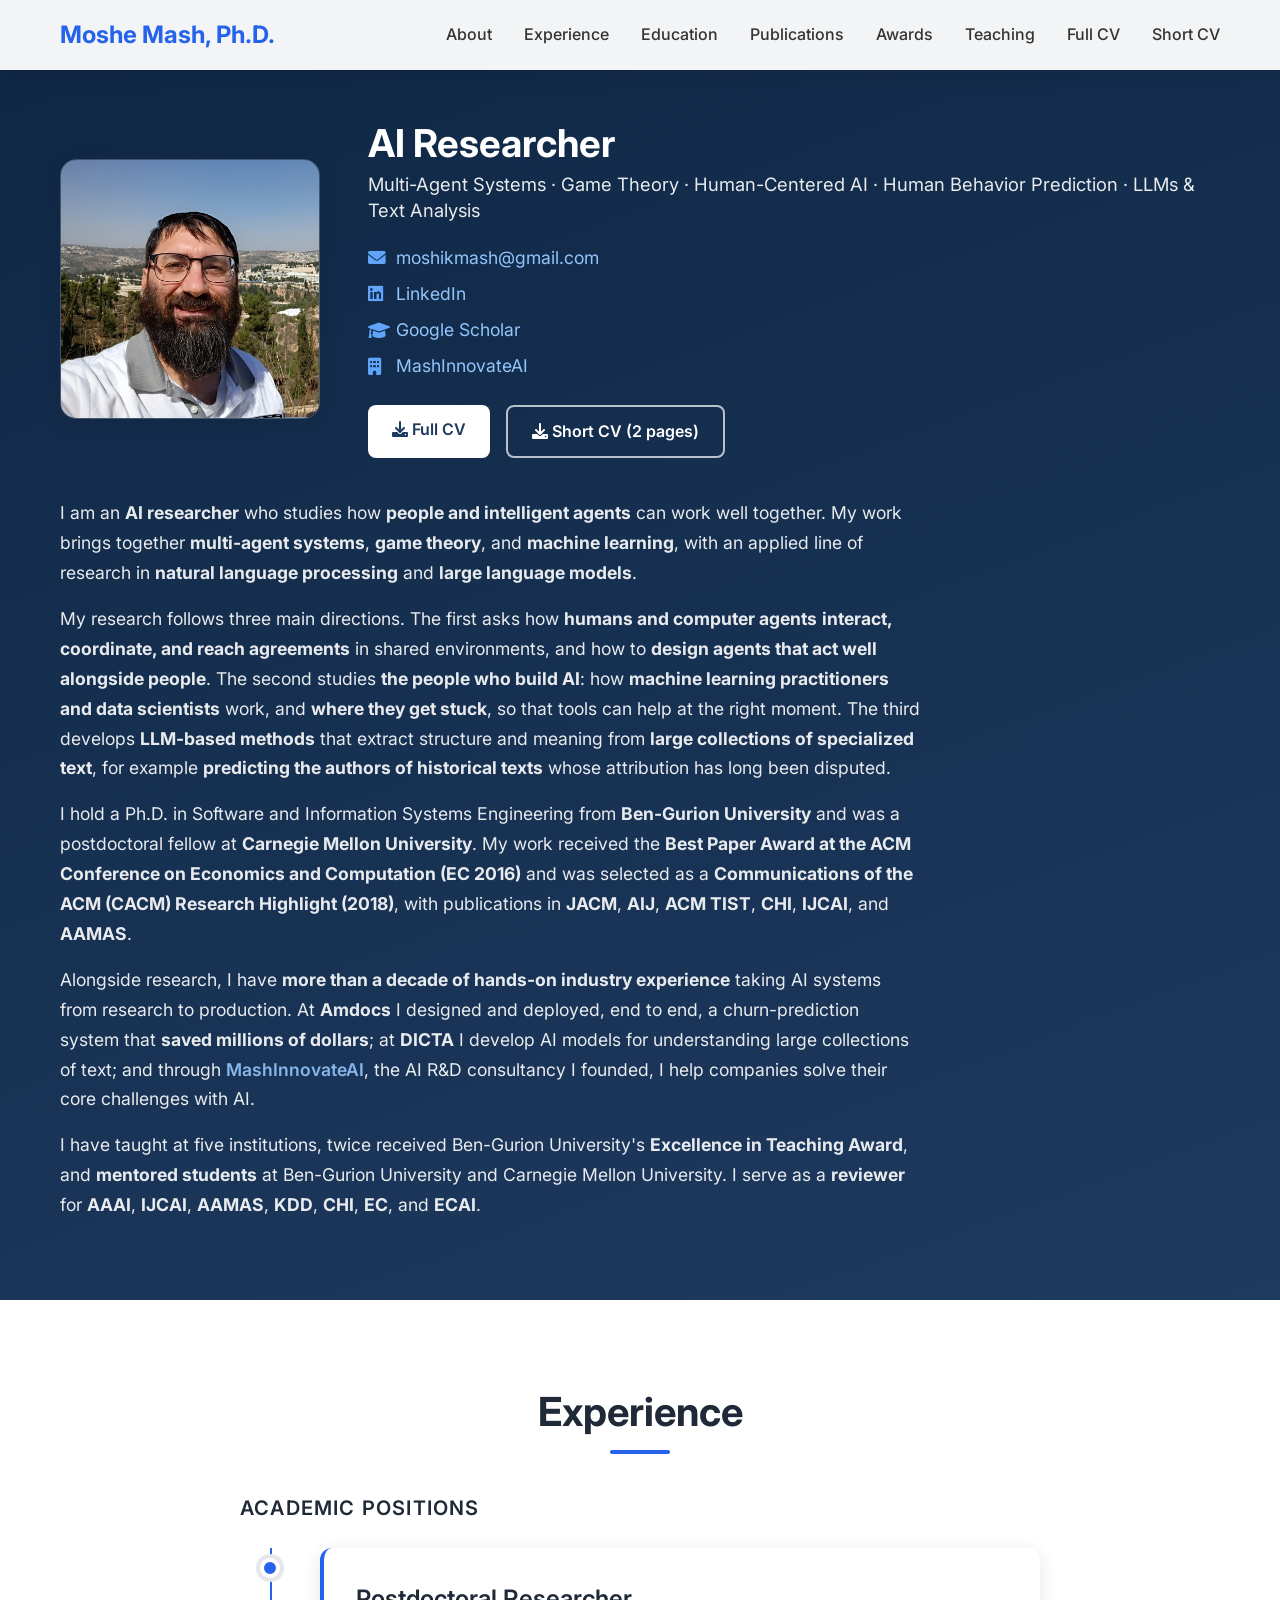
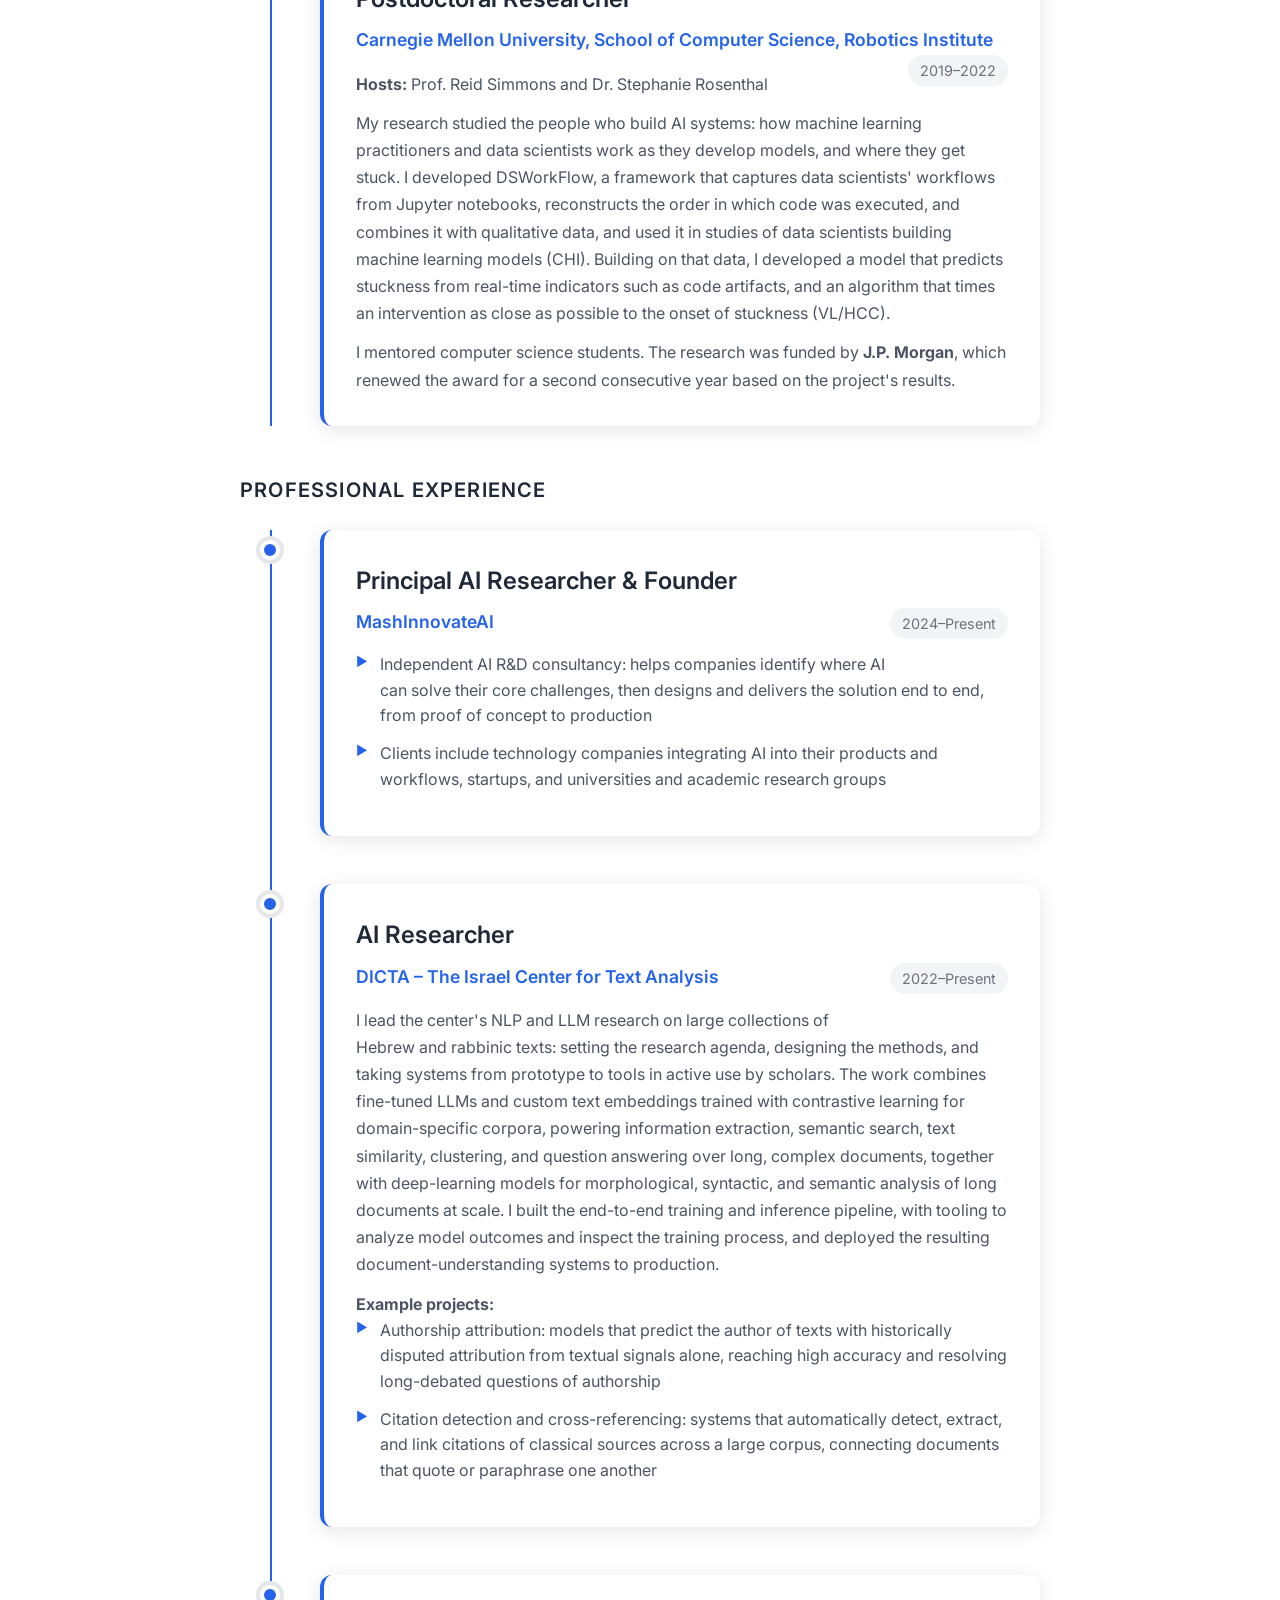
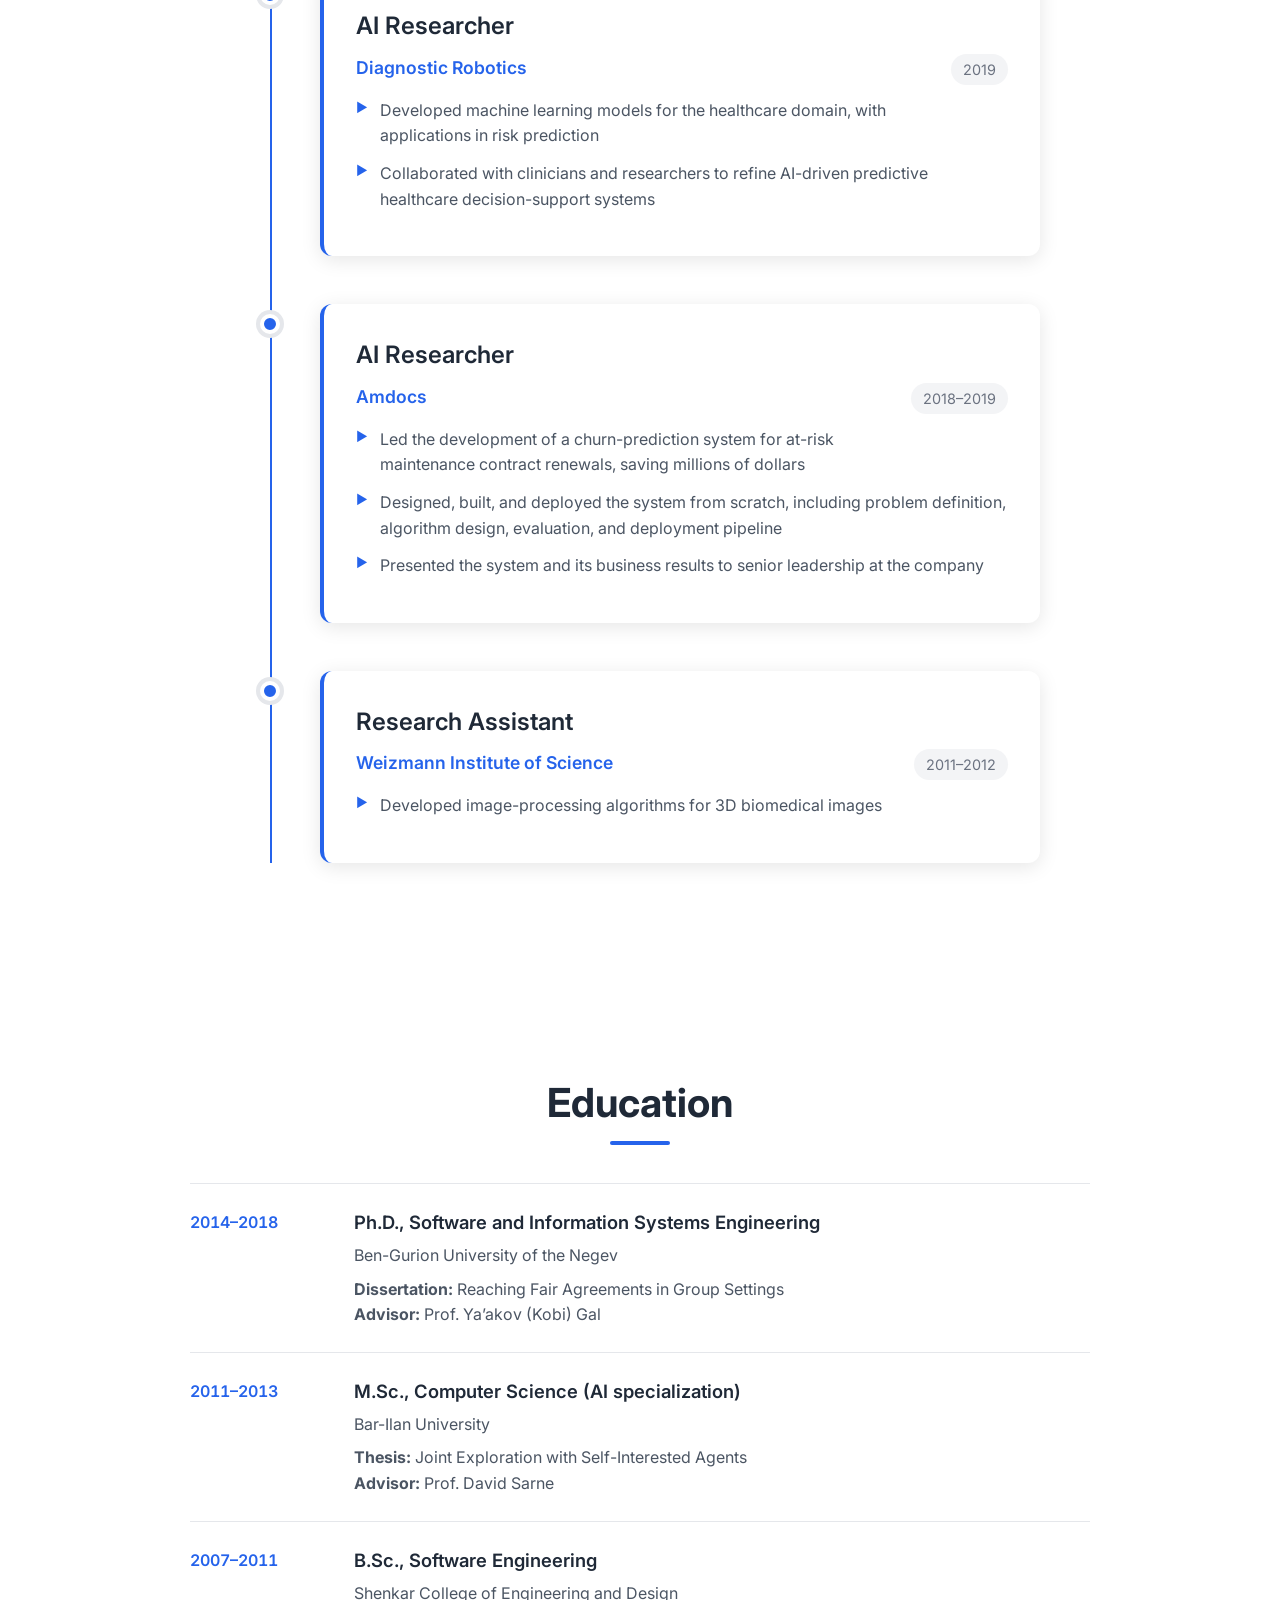
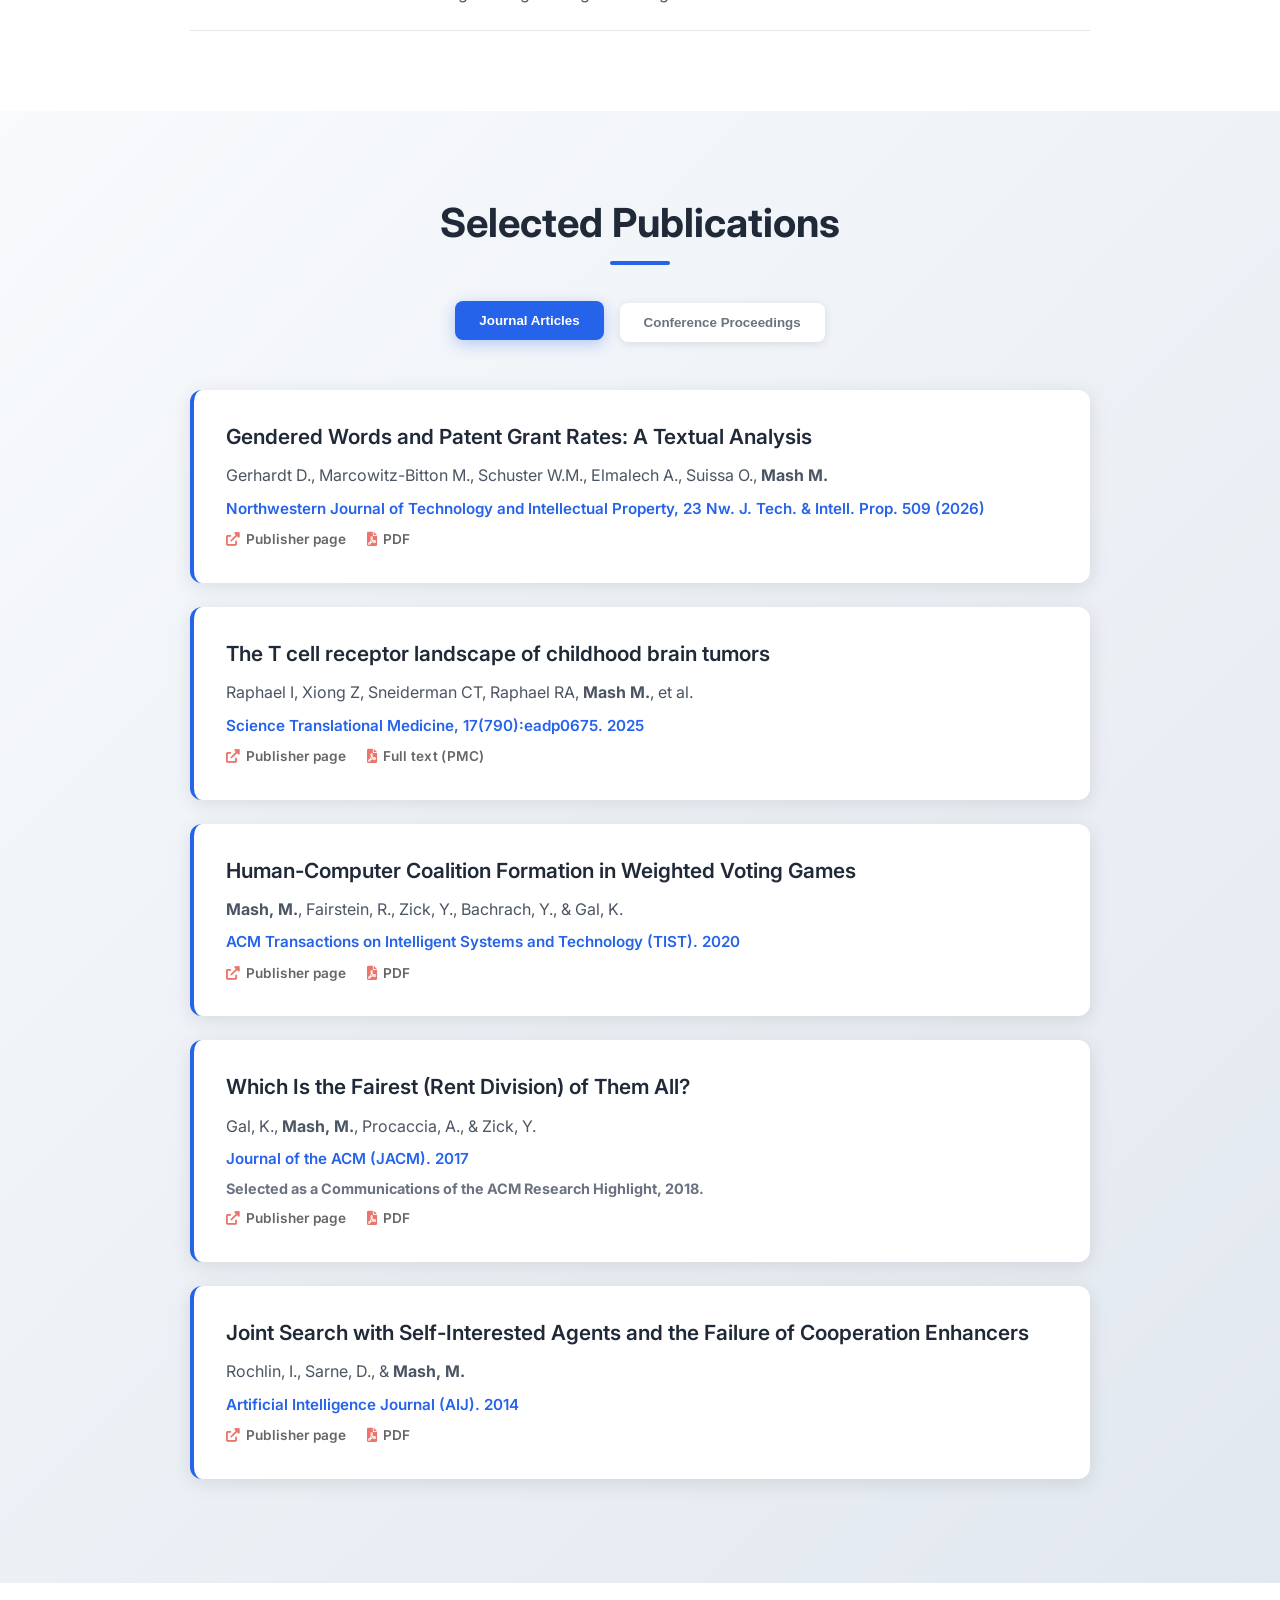
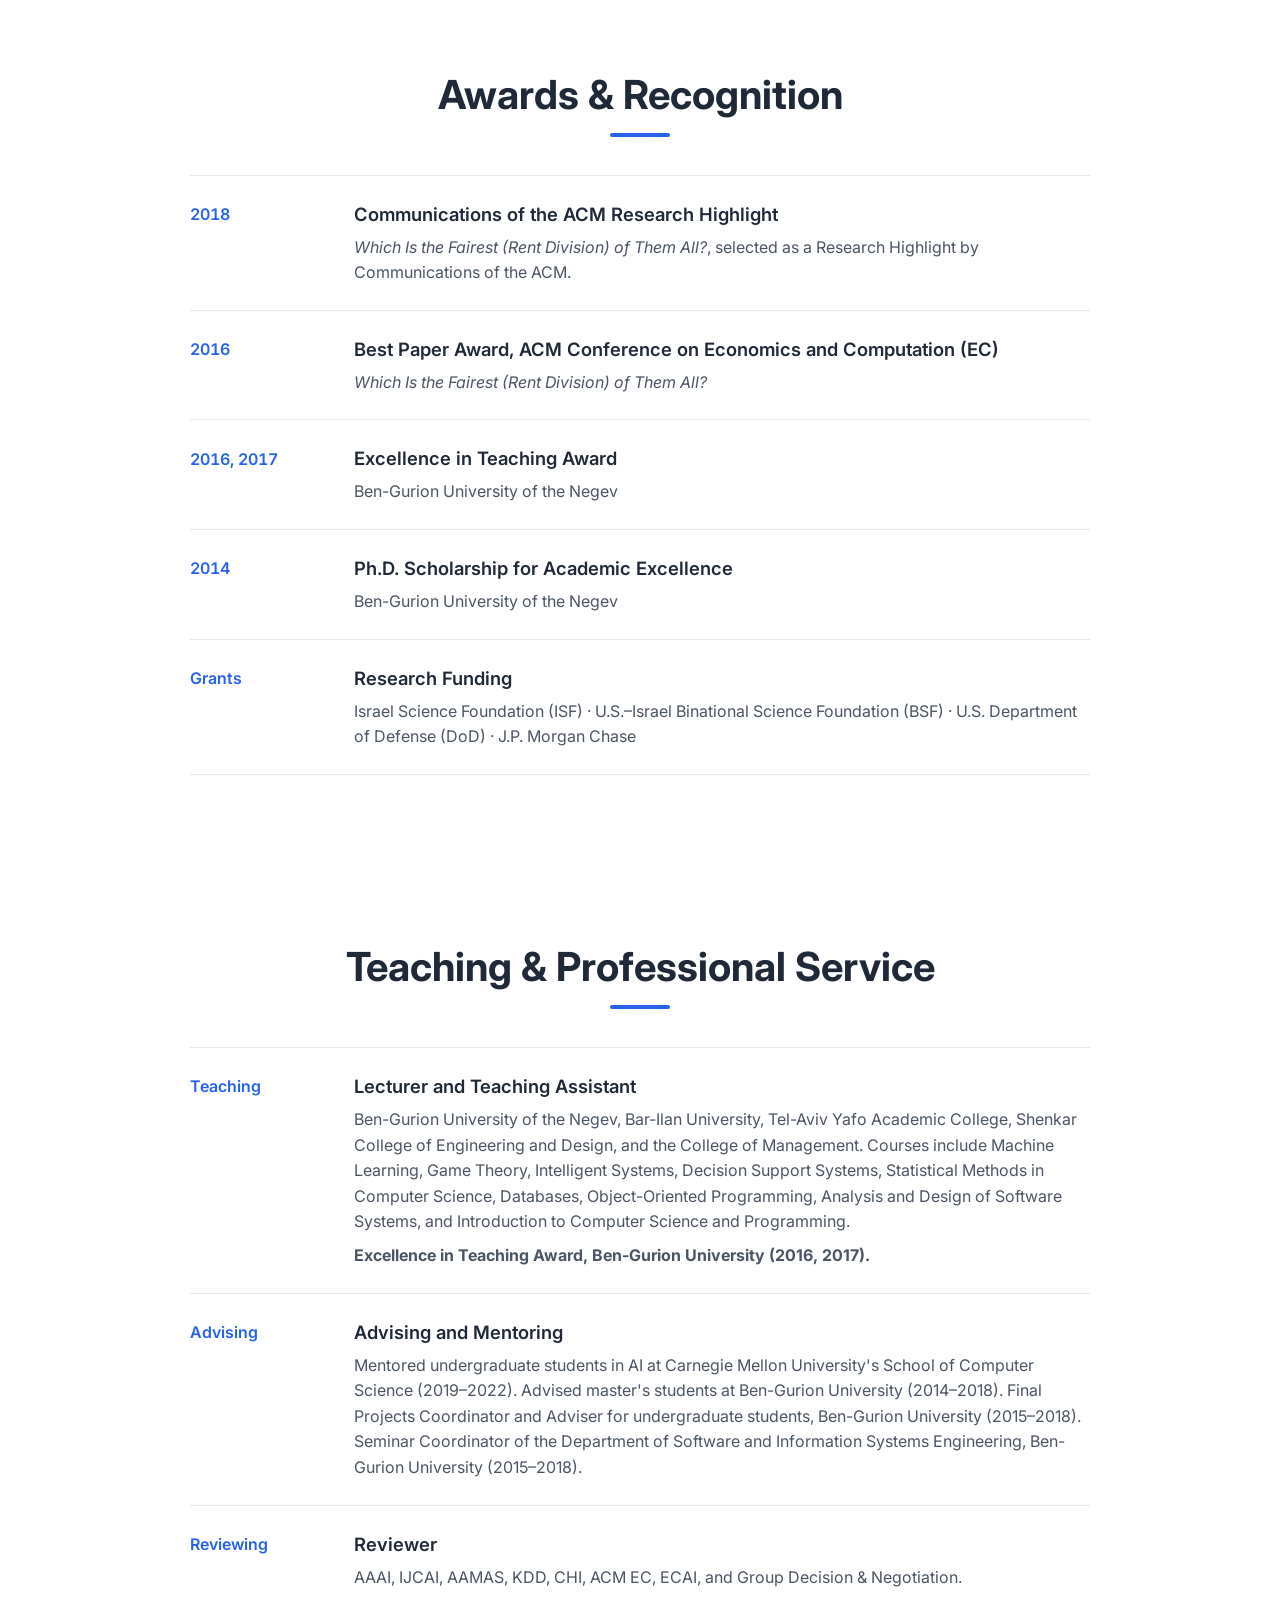
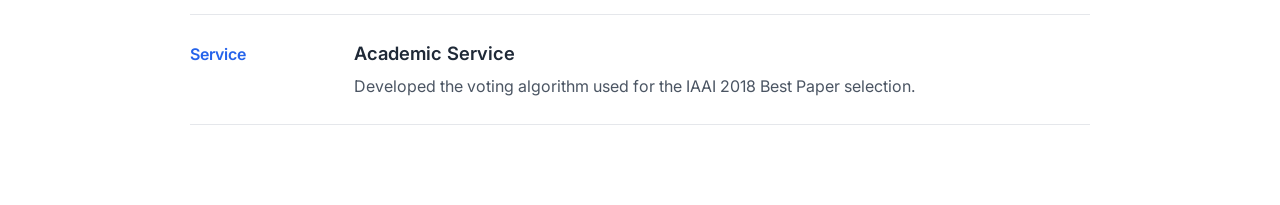
==== index.html @ 3a65fa65 "Offer a two-page short CV alongside the full CV Adds the short CV (PDF and Word source) to the cv fo" ====
<!DOCTYPE html>
<html lang="en">
<head>
    <meta charset="UTF-8">
    <meta name="viewport" content="width=device-width, initial-scale=1.0">
    <title>Moshe Mash, Ph.D. &mdash; AI Researcher &middot; Multi-Agent Systems, Game Theory, Human-Centered AI, Human Behavior Prediction, LLMs &amp; Text Analysis</title>
    <link rel="stylesheet" href="styles.css?v=20261108a">
    <link href="https://fonts.googleapis.com/css2?family=Inter:wght@300;400;500;600;700&display=swap" rel="stylesheet">
    <link rel="stylesheet" href="https://cdnjs.cloudflare.com/ajax/libs/font-awesome/6.0.0/css/all.min.css">
    <style>
        .pub-links { margin-top: 0.5rem; font-size: 0.85rem; display: flex; flex-wrap: wrap; gap: 1.25rem; }
        .pub-links a {
            display: inline-flex;
            align-items: center;
            gap: 0.35rem;
            color: inherit;
            opacity: 0.75;
            text-decoration: none;
            font-weight: 600;
            letter-spacing: 0.02em;
            transition: opacity 0.2s ease;
        }
        .pub-links a:hover { opacity: 1; text-decoration: underline; }
        .pub-links a i { color: #e2483d; }
    </style>
</head>
<body>
    <!-- Navigation -->
    <nav class="navbar">
        <div class="nav-container">
            <div class="nav-logo">
                <h2>Moshe Mash, Ph.D.</h2>
            </div>
            <ul class="nav-menu">
                <li class="nav-item">
                    <a href="#about" class="nav-link">About</a>
                </li>
                <li class="nav-item">
                    <a href="#experience" class="nav-link">Experience</a>
                </li>
                <li class="nav-item">
                    <a href="#education" class="nav-link">Education</a>
                </li>
                <li class="nav-item">
                    <a href="#publications" class="nav-link">Publications</a>
                </li>
                <li class="nav-item">
                    <a href="#awards" class="nav-link">Awards</a>
                </li>
                <li class="nav-item">
                    <a href="#teaching" class="nav-link">Teaching</a>
                </li>
                <li class="nav-item">
                    <a href="cv/Moshe_Mash_CV.pdf" download class="nav-link">Full CV</a>
                </li>
                <li class="nav-item">
                    <a href="cv/Moshe_Mash_CV_Short.pdf" download class="nav-link">Short CV</a>
                </li>
            </ul>
            <div class="hamburger">
                <span class="bar"></span>
                <span class="bar"></span>
                <span class="bar"></span>
            </div>
        </div>
    </nav>

    <!-- Hero Section -->
    <section id="about" class="hero">
        <div class="container">
            <div class="hero-content">
                <div class="hero-text">
                    <div class="hero-tagline">
                        <h1>AI Researcher</h1>
                        <p class="hero-areas">Multi-Agent Systems &middot; Game Theory &middot; Human-Centered AI &middot; Human Behavior Prediction &middot; LLMs &amp; Text Analysis</p>
                    </div>
                    <div class="hero-bio">
                        <p>
                            I am an <strong>AI researcher</strong> who studies how <strong>people and intelligent agents</strong> can work well together.
                            My work brings together <strong>multi-agent systems</strong>, <strong>game theory</strong>, and
                            <strong>machine learning</strong>, with an applied line of research in
                            <strong>natural language processing</strong> and <strong>large language models</strong>.
                        </p>
                        <p>
                            My research follows three main directions. The first asks how <strong>humans and computer agents</strong>
                            <strong>interact, coordinate, and reach agreements</strong> in shared environments, and how to
                            <strong>design agents that act well alongside people</strong>. The second studies <strong>the people who build AI</strong>: how
                            <strong>machine learning practitioners and data scientists</strong> work, and
                            <strong>where they get stuck</strong>, so that tools can help at the right moment. The third develops <strong>LLM-based methods</strong> that
                            extract structure and meaning from <strong>large collections of specialized text</strong>, for example
                            <strong>predicting the authors of historical texts</strong> whose attribution has long been disputed.
                        </p>
                        <p>
                            I hold a Ph.D. in Software and Information Systems Engineering from
                            <strong>Ben-Gurion University</strong> and was a postdoctoral fellow at
                            <strong>Carnegie Mellon University</strong>. My work received the
                            <strong>Best Paper Award at the ACM Conference on Economics and Computation (EC 2016)</strong>
                            and was selected as a <strong>Communications of the ACM (CACM) Research Highlight (2018)</strong>,
                            with publications in
                            <strong>JACM</strong>, <strong>AIJ</strong>, <strong>ACM TIST</strong>, <strong>CHI</strong>,
                            <strong>IJCAI</strong>, and <strong>AAMAS</strong>.
                        </p>
                        <p>
                            Alongside research, I have <strong>more than a decade of hands-on industry experience</strong> taking AI
                            systems from research to production. At <strong>Amdocs</strong> I designed and deployed, end
                            to end, a churn-prediction system that <strong>saved millions of dollars</strong>; at <strong>DICTA</strong> I
                            develop AI models for understanding large collections of text; and through
                            <a href="https://mashinnovateai.com/" target="_blank" class="company-link">MashInnovateAI</a>,
                            the AI R&amp;D consultancy I founded, I help companies solve their core challenges with AI.
                        </p>
                        <p>
                            I have taught at five institutions, twice received Ben-Gurion University's
                            <strong>Excellence in Teaching Award</strong>, and <strong>mentored students</strong> at
                            Ben-Gurion University and Carnegie Mellon University.
                            I serve as a <strong>reviewer</strong> for <strong>AAAI</strong>, <strong>IJCAI</strong>, <strong>AAMAS</strong>, <strong>KDD</strong>, <strong>CHI</strong>, <strong>EC</strong>, and <strong>ECAI</strong>.
                        </p>
                    </div>
                </div>
                <div class="hero-image">
                    <div class="profile-photo">
                        <img src="profile-photo.jpeg?v=6" alt="Moshe Mash, Ph.D." class="profile-img">
                    </div>
                    <div class="contact-info">
                        <div class="contact-item">
                            <i class="fas fa-envelope"></i>
                            <a href="mailto:moshikmash@gmail.com">moshikmash@gmail.com</a>
                        </div>
                        <div class="contact-item">
                            <i class="fab fa-linkedin"></i>
                            <a href="https://www.linkedin.com/in/moshemash" target="_blank" rel="noopener">LinkedIn</a>
                        </div>
                        <div class="contact-item">
                            <i class="fas fa-graduation-cap"></i>
                            <a href="https://scholar.google.com/citations?user=mcwLwPoAAAAJ&amp;hl=en" target="_blank" rel="noopener">Google Scholar</a>
                        </div>
                        <div class="contact-item">
                            <i class="fas fa-building"></i>
                            <a href="https://mashinnovateai.com/" target="_blank" rel="noopener">MashInnovateAI</a>
                        </div>
                    </div>
                    <div class="hero-buttons">
                        <a href="cv/Moshe_Mash_CV.pdf" download class="btn btn-primary"><i class="fas fa-download"></i> Full CV</a>
                        <a href="cv/Moshe_Mash_CV_Short.pdf" download class="btn btn-company"><i class="fas fa-download"></i> Short CV (2 pages)</a>
                    </div>
                </div>
            </div>
        </div>
    </section>

    <section id="experience" class="experience">
        <div class="container">
            <h2 class="section-title">Experience</h2>

            <h3 class="timeline-group-title">Academic Positions</h3>
            <div class="timeline">
                <div class="timeline-item">
                    <div class="timeline-marker"></div>
                    <div class="timeline-content">
                        <div class="timeline-header">
                            <h3>Postdoctoral Researcher</h3>
                            <span class="company">Carnegie Mellon University, School of Computer Science, Robotics Institute</span>
                            <span class="duration">2019&ndash;2022</span>
                        </div>
                        <div class="timeline-text">
                            <p><strong>Hosts:</strong> Prof. Reid Simmons and Dr. Stephanie Rosenthal</p>
                            <p>My research studied the people who build AI systems: how machine learning practitioners and data scientists work as they develop models, and where they get stuck. I developed DSWorkFlow, a framework that captures data scientists' workflows from Jupyter notebooks, reconstructs the order in which code was executed, and combines it with qualitative data, and used it in studies of data scientists building machine learning models (CHI). Building on that data, I developed a model that predicts stuckness from real-time indicators such as code artifacts, and an algorithm that times an intervention as close as possible to the onset of stuckness (VL/HCC).</p>
                            <p>I mentored computer science students. The research was funded by <strong>J.P. Morgan</strong>, which renewed the award for a second consecutive year based on the project's results.</p>
                        </div>
                    </div>
                </div>
            </div>

            <h3 class="timeline-group-title">Professional Experience</h3>
            <div class="timeline">
                <div class="timeline-item">
                    <div class="timeline-marker"></div>
                    <div class="timeline-content">
                        <div class="timeline-header">
                            <h3>Principal AI Researcher &amp; Founder</h3>
                            <span class="company">MashInnovateAI</span>
                            <span class="duration">2024&ndash;Present</span>
                        </div>
                        <ul class="timeline-description">
                            <li>Independent AI R&amp;D consultancy: helps companies identify where AI can solve their core challenges, then designs and delivers the solution end to end, from proof of concept to production</li>
                            <li>Clients include technology companies integrating AI into their products and workflows, startups, and universities and academic research groups</li>
                        </ul>
                    </div>
                </div>

                <div class="timeline-item">
                    <div class="timeline-marker"></div>
                    <div class="timeline-content">
                        <div class="timeline-header">
                            <h3>AI Researcher</h3>
                            <span class="company">DICTA &ndash; The Israel Center for Text Analysis</span>
                            <span class="duration">2022&ndash;Present</span>
                        </div>
                        <div class="timeline-text">
                            <p>I lead the center's NLP and LLM research on large collections of Hebrew and rabbinic texts: setting the research agenda, designing the methods, and taking systems from prototype to tools in active use by scholars. The work combines fine-tuned LLMs and custom text embeddings trained with contrastive learning for domain-specific corpora, powering information extraction, semantic search, text similarity, clustering, and question answering over long, complex documents, together with deep-learning models for morphological, syntactic, and semantic analysis of long documents at scale. I built the end-to-end training and inference pipeline, with tooling to analyze model outcomes and inspect the training process, and deployed the resulting document-understanding systems to production.</p>
                            <p><strong>Example projects:</strong></p>
                        </div>
                        <ul class="timeline-description">
                            <li>Authorship attribution: models that predict the author of texts with historically disputed attribution from textual signals alone, reaching high accuracy and resolving long-debated questions of authorship</li>
                            <li>Citation detection and cross-referencing: systems that automatically detect, extract, and link citations of classical sources across a large corpus, connecting documents that quote or paraphrase one another</li>
                        </ul>
                    </div>
                </div>

                <div class="timeline-item">
                    <div class="timeline-marker"></div>
                    <div class="timeline-content">
                        <div class="timeline-header">
                            <h3>AI Researcher</h3>
                            <span class="company">Diagnostic Robotics</span>
                            <span class="duration">2019</span>
                        </div>
                        <ul class="timeline-description">
                            <li>Developed machine learning models for the healthcare domain, with applications in risk prediction</li>
                            <li>Collaborated with clinicians and researchers to refine AI-driven predictive healthcare decision-support systems</li>
                        </ul>
                    </div>
                </div>

                <div class="timeline-item">
                    <div class="timeline-marker"></div>
                    <div class="timeline-content">
                        <div class="timeline-header">
                            <h3>AI Researcher</h3>
                            <span class="company">Amdocs</span>
                            <span class="duration">2018&ndash;2019</span>
                        </div>
                        <ul class="timeline-description">
                            <li>Led the development of a churn-prediction system for at-risk maintenance contract renewals, saving millions of dollars</li>
                            <li>Designed, built, and deployed the system from scratch, including problem definition, algorithm design, evaluation, and deployment pipeline</li>
                            <li>Presented the system and its business results to senior leadership at the company</li>
                        </ul>
                    </div>
                </div>

                <div class="timeline-item">
                    <div class="timeline-marker"></div>
                    <div class="timeline-content">
                        <div class="timeline-header">
                            <h3>Research Assistant</h3>
                            <span class="company">Weizmann Institute of Science</span>
                            <span class="duration">2011&ndash;2012</span>
                        </div>
                        <ul class="timeline-description">
                            <li>Developed image-processing algorithms for 3D biomedical images</li>
                        </ul>
                    </div>
                </div>
            </div>
        </div>
    </section>

    <section id="education" class="education-section">
        <div class="container">
            <h2 class="section-title">Education</h2>
            <div class="awards-list education-list">
                <div class="award-entry">
                    <div class="award-year">2014&ndash;2018</div>
                    <div class="award-body">
                        <h3>Ph.D., Software and Information Systems Engineering</h3>
                        <p>Ben-Gurion University of the Negev</p>
                        <p><strong>Dissertation:</strong> Reaching Fair Agreements in Group Settings<br>
                        <strong>Advisor:</strong> Prof. Ya&rsquo;akov (Kobi) Gal</p>
                    </div>
                </div>
                <div class="award-entry">
                    <div class="award-year">2011&ndash;2013</div>
                    <div class="award-body">
                        <h3>M.Sc., Computer Science (AI specialization)</h3>
                        <p>Bar-Ilan University</p>
                        <p><strong>Thesis:</strong> Joint Exploration with Self-Interested Agents<br>
                        <strong>Advisor:</strong> Prof. David Sarne</p>
                    </div>
                </div>
                <div class="award-entry">
                    <div class="award-year">2007&ndash;2011</div>
                    <div class="award-body">
                        <h3>B.Sc., Software Engineering</h3>
                        <p>Shenkar College of Engineering and Design</p>
                    </div>
                </div>
            </div>
        </div>
    </section>

    <section id="publications" class="publications">
        <div class="container">
            <h2 class="section-title">Selected Publications</h2>
            
            <div class="publication-tabs">
                <button class="tab-btn active" data-tab="journals">Journal Articles</button>
                <button class="tab-btn" data-tab="conferences">Conference Proceedings</button>
            </div>

            <div class="publication-content">
                <div class="tab-content active" id="journals">
                    <div class="publication-list">
                        <div class="publication-item">
                            <h4>Gendered Words and Patent Grant Rates: A Textual Analysis</h4>
                            <p class="authors">Gerhardt D., Marcowitz-Bitton M., Schuster W.M., Elmalech A., Suissa O., <strong>Mash M.</strong></p>
                            <p class="journal">Northwestern Journal of Technology and Intellectual Property, 23 Nw. J. Tech. &amp; Intell. Prop. 509 (2026)</p>
                            <p class="pub-links"><a href="https://scholarlycommons.law.northwestern.edu/njtip/vol23/iss3/2/" target="_blank" rel="noopener"><i class="fas fa-external-link-alt"></i> Publisher page</a><a href="papers/Gendered%20Words%20and%20Patent%20Grant%20Rates_%20A%20Textual%20Analysis.pdf" target="_blank" rel="noopener"><i class="fas fa-file-pdf"></i> PDF</a></p>
                        </div>
                        <div class="publication-item">
                            <h4>The T cell receptor landscape of childhood brain tumors</h4>
                            <p class="authors">Raphael I, Xiong Z, Sneiderman CT, Raphael RA, <strong>Mash M.</strong>, et al.</p>
                            <p class="journal">Science Translational Medicine, 17(790):eadp0675. 2025</p>
                            <p class="pub-links"><a href="https://www.science.org/doi/10.1126/scitranslmed.adp0675" target="_blank" rel="noopener"><i class="fas fa-external-link-alt"></i> Publisher page</a><a href="https://pmc.ncbi.nlm.nih.gov/articles/pmid/40106578/" target="_blank" rel="noopener"><i class="fas fa-file-pdf"></i> Full text (PMC)</a></p>
                        </div>
                        <div class="publication-item">
                            <h4>Human-Computer Coalition Formation in Weighted Voting Games</h4>
                            <p class="authors"><strong>Mash, M.</strong>, Fairstein, R., Zick, Y., Bachrach, Y., & Gal, K.</p>
                            <p class="journal">ACM Transactions on Intelligent Systems and Technology (TIST). 2020</p>
                            <p class="pub-links"><a href="https://dl.acm.org/doi/10.1145/3408294" target="_blank" rel="noopener"><i class="fas fa-external-link-alt"></i> Publisher page</a><a href="papers/ACM_TIST20.pdf" target="_blank" rel="noopener"><i class="fas fa-file-pdf"></i> PDF</a></p>
                        </div>
                        <div class="publication-item">
                            <h4>Which Is the Fairest (Rent Division) of Them All?</h4>
                            <p class="authors">Gal, K., <strong>Mash, M.</strong>, Procaccia, A., & Zick, Y.</p>
                            <p class="journal">Journal of the ACM (JACM). 2017</p>
                            <p class="pub-note"><strong>Selected as a Communications of the ACM Research Highlight, 2018.</strong></p>
                            <p class="pub-links"><a href="https://dl.acm.org/doi/10.1145/3131361" target="_blank" rel="noopener"><i class="fas fa-external-link-alt"></i> Publisher page</a><a href="papers/JACM16.pdf" target="_blank" rel="noopener"><i class="fas fa-file-pdf"></i> PDF</a></p>
                        </div>
                        <div class="publication-item">
                            <h4>Joint Search with Self-Interested Agents and the Failure of Cooperation Enhancers</h4>
                            <p class="authors">Rochlin, I., Sarne, D., & <strong>Mash, M.</strong></p>
                            <p class="journal">Artificial Intelligence Journal (AIJ). 2014</p>
                            <p class="pub-links"><a href="https://www.sciencedirect.com/science/article/pii/S0004370214000575" target="_blank" rel="noopener"><i class="fas fa-external-link-alt"></i> Publisher page</a><a href="papers/AIJ14.pdf" target="_blank" rel="noopener"><i class="fas fa-file-pdf"></i> PDF</a></p>
                        </div>
                    </div>
                </div>

                <div class="tab-content" id="conferences">
                    <div class="publication-list">
                        <div class="publication-item">
                            <h4>Predicting Data Scientist Stuckness During the Development of Machine Learning Classifiers</h4>
                            <p class="authors"><strong>Mash, M.</strong>, Oryol, S., Rosenthal, S., & Simmons, R.</p>
                            <p class="journal">VL/HCC. 2022</p>
                            <p class="pub-links"><a href="https://doi.org/10.1109/VL/HCC53370.2022.9833124" target="_blank" rel="noopener"><i class="fas fa-external-link-alt"></i> Publisher page</a><a href="papers/Predicting%20Data%20Scientist%20Stuckness%20During%20the%20Development%20of%20Machine%20Learning%20Classifiers.pdf" target="_blank" rel="noopener"><i class="fas fa-file-pdf"></i> PDF</a></p>
                        </div>
                        <div class="publication-item">
                            <h4>DSWorkFlow: A Framework for Capturing Data Scientists' Workflows</h4>
                            <p class="authors"><strong>Mash, M.</strong>, Rosenthal, S., & Simmons, R.</p>
                            <p class="journal">CHI. 2021</p>
                            <p class="pub-links"><a href="https://doi.org/10.1145/3411763.3451683" target="_blank" rel="noopener"><i class="fas fa-external-link-alt"></i> Publisher page</a><a href="papers/DSWorkFlow.pdf" target="_blank" rel="noopener"><i class="fas fa-file-pdf"></i> PDF</a></p>
                        </div>
                        <div class="publication-item">
                            <h4>How to Form Winning Coalitions in Mixed Human-Computer Settings</h4>
                            <p class="authors"><strong>Mash, M.</strong>, Zick, Y., Bachrach, Y., & Gal, K.</p>
                            <p class="journal">IJCAI. 2017</p>
                            <p class="pub-links"><a href="https://www.ijcai.org/proceedings/2017/66" target="_blank" rel="noopener"><i class="fas fa-external-link-alt"></i> Publisher page</a><a href="papers/IJCAI17.pdf" target="_blank" rel="noopener"><i class="fas fa-file-pdf"></i> PDF</a></p>
                        </div>
                        <div class="publication-item">
                            <h4>Which Is the Fairest (Rent Division) of Them All? <span class="best-paper">Best Paper Award</span></h4>
                            <p class="authors">Gal, K., <strong>Mash, M.</strong>, Procaccia, A., & Zick, Y.</p>
                            <p class="journal">EC. 2016</p>
                            <p class="pub-links"><a href="https://dl.acm.org/doi/10.1145/2940716.2940724" target="_blank" rel="noopener"><i class="fas fa-external-link-alt"></i> Publisher page</a><a href="papers/EC16.pdf" target="_blank" rel="noopener"><i class="fas fa-file-pdf"></i> PDF</a></p>
                        </div>
                        <div class="publication-item">
                            <h4>Peer-Designed Agents for Reliably Evaluating the Distribution of Outcomes in Environments Involving People</h4>
                            <p class="authors"><strong>Mash, M.</strong>, Lin, R., & Sarne, D.</p>
                            <p class="journal">AAMAS. 2014</p>
                            <p class="pub-links"><a href="https://dl.acm.org/doi/10.5555/2615731.2617507" target="_blank" rel="noopener"><i class="fas fa-external-link-alt"></i> Publisher page</a><a href="papers/AAMAS14.pdf" target="_blank" rel="noopener"><i class="fas fa-file-pdf"></i> PDF</a></p>
                        </div>
                        <div class="publication-item">
                            <h4>Join Me with the Weakest Partner, Please</h4>
                            <p class="authors"><strong>Mash, M.</strong>, Rochlin, I., & Sarne, D.</p>
                            <p class="journal">WI-IAT. 2012</p>
                            <p class="pub-links"><a href="https://doi.org/10.1109/WI-IAT.2012.155" target="_blank" rel="noopener"><i class="fas fa-external-link-alt"></i> Publisher page</a><a href="papers/IAT12.pdf" target="_blank" rel="noopener"><i class="fas fa-file-pdf"></i> PDF</a></p>
                        </div>
                    </div>
                </div>
            </div>
        </div>
    </section>

    <section id="awards" class="awards">
        <div class="container">
            <h2 class="section-title">Awards & Recognition</h2>
            <div class="awards-list">
                <div class="award-entry">
                    <div class="award-year">2018</div>
                    <div class="award-body">
                        <h3>Communications of the ACM Research Highlight</h3>
                        <p><em>Which Is the Fairest (Rent Division) of Them All?</em>, selected as a Research Highlight
                        by Communications of the ACM.</p>
                    </div>
                </div>
                <div class="award-entry">
                    <div class="award-year">2016</div>
                    <div class="award-body">
                        <h3>Best Paper Award, ACM Conference on Economics and Computation (EC)</h3>
                        <p><em>Which Is the Fairest (Rent Division) of Them All?</em></p>
                    </div>
                </div>
                <div class="award-entry">
                    <div class="award-year">2016, 2017</div>
                    <div class="award-body">
                        <h3>Excellence in Teaching Award</h3>
                        <p>Ben-Gurion University of the Negev</p>
                    </div>
                </div>
                <div class="award-entry">
                    <div class="award-year">2014</div>
                    <div class="award-body">
                        <h3>Ph.D. Scholarship for Academic Excellence</h3>
                        <p>Ben-Gurion University of the Negev</p>
                    </div>
                </div>
                <div class="award-entry">
                    <div class="award-year">Grants</div>
                    <div class="award-body">
                        <h3>Research Funding</h3>
                        <p>Israel Science Foundation (ISF) &middot; U.S.&ndash;Israel Binational Science Foundation (BSF) &middot;
                        U.S. Department of Defense (DoD) &middot; J.P. Morgan Chase</p>
                    </div>
                </div>
            </div>
        </div>
    </section>

    <section id="teaching" class="teaching-section">
        <div class="container">
            <h2 class="section-title">Teaching &amp; Professional Service</h2>
            <div class="awards-list service-list">
                <div class="award-entry">
                    <div class="award-year">Teaching</div>
                    <div class="award-body">
                        <h3>Lecturer and Teaching Assistant</h3>
                        <p>Ben-Gurion University of the Negev, Bar-Ilan University, Tel-Aviv Yafo Academic College,
                        Shenkar College of Engineering and Design, and the College of Management.
                        Courses include Machine Learning, Game Theory, Intelligent Systems, Decision Support Systems,
                        Statistical Methods in Computer Science, Databases, Object-Oriented Programming, Analysis and
                        Design of Software Systems, and Introduction to Computer Science and Programming.</p>
                        <p><strong>Excellence in Teaching Award, Ben-Gurion University (2016, 2017).</strong></p>
                    </div>
                </div>
                <div class="award-entry">
                    <div class="award-year">Advising</div>
                    <div class="award-body">
                        <h3>Advising and Mentoring</h3>
                        <p>Mentored undergraduate students in AI at Carnegie Mellon University's School of Computer
                        Science (2019&ndash;2022). Advised master's students at Ben-Gurion University (2014&ndash;2018).
                        Final Projects Coordinator and Adviser for undergraduate students, Ben-Gurion University
                        (2015&ndash;2018). Seminar Coordinator
                        of the Department of Software and Information Systems Engineering, Ben-Gurion University
                        (2015&ndash;2018).</p>
                    </div>
                </div>
                <div class="award-entry">
                    <div class="award-year">Reviewing</div>
                    <div class="award-body">
                        <h3>Reviewer</h3>
                        <p>AAAI, IJCAI, AAMAS, KDD, CHI, ACM EC, ECAI, and Group Decision &amp; Negotiation.</p>
                    </div>
                </div>
                <div class="award-entry">
                    <div class="award-year">Service</div>
                    <div class="award-body">
                        <h3>Academic Service</h3>
                        <p>Developed the voting algorithm used for the IAAI 2018 Best Paper selection.</p>
                    </div>
                </div>
            </div>
        </div>
    </section>
    <!-- CV Section -->
    <script src="script.js?v=20261005b"></script>
</body>
</html>
---- styles.css ----
/* Reset and Base Styles */
* {
    margin: 0;
    padding: 0;
    box-sizing: border-box;
}

html {
    scroll-behavior: smooth;
}

body {
    font-family: 'Inter', sans-serif;
    line-height: 1.6;
    color: #333;
    background-color: #1e3a5f;
    min-height: 100vh;
    display: flex;
    flex-direction: column;
}

.hero {
    flex: 1 0 auto;
}

.footer {
    margin-top: auto;
}

.container {
    max-width: 1200px;
    margin: 0 auto;
    padding: 0 20px;
}

/* Navigation */
.navbar {
    position: fixed;
    top: 0;
    width: 100%;
    background: rgba(255, 255, 255, 0.95);
    backdrop-filter: blur(10px);
    z-index: 1000;
    box-shadow: 0 2px 20px rgba(0, 0, 0, 0.1);
    transition: all 0.3s ease;
}

.nav-container {
    max-width: 1200px;
    margin: 0 auto;
    padding: 0 20px;
    display: flex;
    justify-content: space-between;
    align-items: center;
    height: 70px;
}

.nav-logo h2 {
    color: #2563eb;
    font-weight: 700;
    font-size: 1.5rem;
}

.nav-menu {
    display: flex;
    list-style: none;
    gap: 2rem;
}

.nav-link {
    text-decoration: none;
    color: #333;
    font-weight: 500;
    transition: color 0.3s ease;
    position: relative;
}

.nav-link:hover {
    color: #2563eb;
}

.nav-link::after {
    content: '';
    position: absolute;
    width: 0;
    height: 2px;
    bottom: -5px;
    left: 0;
    background-color: #2563eb;
    transition: width 0.3s ease;
}

.nav-link:hover::after {
    width: 100%;
}

.hamburger {
    display: none;
    flex-direction: column;
    cursor: pointer;
}

.bar {
    width: 25px;
    height: 3px;
    background-color: #333;
    margin: 3px 0;
    transition: 0.3s;
}

/* Hero Section */
.hero {
    padding: 120px 0 48px;
    background: linear-gradient(160deg, #0f2744 0%, #1e3a5f 100%);
    color: white;
}

.hero-text,
.hero-image {
    display: contents;
}

.hero-content {
    display: grid;
    grid-template-columns: 260px 1fr;
    grid-template-areas:
        "photo tagline"
        "photo contact"
        "photo buttons"
        "bio bio";
    column-gap: 3rem;
    row-gap: 0;
    align-items: center;
}

.hero-tagline { grid-area: tagline; align-self: end; }
.profile-photo { grid-area: photo; align-self: center; }
.contact-info { grid-area: contact; }
.hero-buttons { grid-area: buttons; align-self: start; }

.hero-bio {
    grid-area: bio;
    max-width: 860px;
    margin-top: 2.5rem;
}

.hero-image .hero-buttons .btn {
    text-align: center;
}



.hero-tagline {
    margin-bottom: 1.25rem;
}

.hero-tagline h1 {
    font-size: 2.4rem;
    font-weight: 700;
    line-height: 1.2;
    margin-bottom: 0.4rem;
}

.hero-areas {
    font-size: 1.15rem;
    font-weight: 400;
    line-height: 1.4;
    opacity: 0.9;
}

.hero-bio {
    margin-bottom: 2rem;
}

.hero-bio p {
    font-size: 1.1rem;
    opacity: 0.9;
    line-height: 1.7;
}

.hero-bio p + p {
    margin-top: 1rem;
}

.contact-info {
    margin-bottom: 1rem;
    align-self: start;
}

.contact-item {
    display: flex;
    align-items: center;
    gap: 0.5rem;
    margin-bottom: 0.5rem;
    font-size: 1.1rem;
}

.contact-item i {
    width: 20px;
    color: #60a5fa;
}

.contact-row {
    display: flex;
    flex-wrap: wrap;
    gap: 0 1.75rem;
}

.hero-buttons {
    display: flex;
    gap: 1rem;
    flex-wrap: wrap;
}

.btn {
    padding: 12px 24px;
    border: none;
    border-radius: 8px;
    text-decoration: none;
    font-weight: 600;
    transition: all 0.3s ease;
    cursor: pointer;
    display: inline-block;
    text-align: center;
}

.btn-primary {
    background-color: #2563eb;
    color: white;
}

.btn-primary:hover {
    background-color: #1d4ed8;
    transform: translateY(-2px);
    box-shadow: 0 10px 25px rgba(37, 99, 235, 0.3);
}

.btn-secondary {
    background-color: transparent;
    color: white;
    border: 2px solid white;
}

.btn-secondary:hover {
    background-color: white;
    color: #2563eb;
    transform: translateY(-2px);
}

.btn-company {
    background: transparent;
    color: white;
    border: 2px solid rgba(255, 255, 255, 0.7);
}

.btn-company:hover {
    background: white;
    color: #1e3a5f;
    transform: translateY(-2px);
    box-shadow: 0 10px 25px rgba(0, 0, 0, 0.2);
}

.hero .btn-primary {
    background-color: white;
    color: #1e3a5f;
}

.hero .btn-primary:hover {
    background-color: #dbeafe;
    box-shadow: 0 10px 25px rgba(0, 0, 0, 0.2);
}

.profile-photo {
    margin-bottom: 0;
    display: flex;
    justify-content: center;
}

.profile-img {
    width: 100%;
    max-width: 260px;
    height: auto;
    aspect-ratio: 1;
    border-radius: 16px;
    object-fit: cover;
    object-position: center;
    border: 1px solid rgba(255, 255, 255, 0.2);
    box-shadow: 0 4px 20px rgba(0, 0, 0, 0.1);
    transition: transform 0.3s ease, box-shadow 0.3s ease;
}

.profile-img:hover {
    transform: scale(1.05);
    box-shadow: 0 15px 40px rgba(0, 0, 0, 0.4);
}

.profile-card {
    background: rgba(255, 255, 255, 0.1);
    backdrop-filter: blur(10px);
    border-radius: 16px;
    padding: 2rem;
    border: 1px solid rgba(255, 255, 255, 0.2);
}

.profile-header h3 {
    font-size: 1.5rem;
    margin-bottom: 1.5rem;
    text-align: center;
}

.research-areas {
    display: flex;
    flex-wrap: wrap;
    gap: 0.5rem;
}

.research-tag {
    background: rgba(255, 255, 255, 0.06);
    padding: 0.5rem 1rem;
    border-radius: 20px;
    font-size: 0.9rem;
    border: 1px solid rgba(255, 255, 255, 0.35);
}

.contact-item a {
    color: #93c5fd;
    text-decoration: none;
}

.contact-item a:hover {
    text-decoration: underline;
}

.company-link {
    color: #93c5fd;
    text-decoration: none;
    font-weight: 600;
    transition: color 0.3s ease;
}

.company-link:hover {
    color: #bfdbfe;
    text-decoration: underline;
}

/* Section Styles */
.section-title {
    font-size: 2.5rem;
    font-weight: 700;
    text-align: center;
    margin-bottom: 3rem;
    color: #1f2937;
    position: relative;
}

.section-title::after {
    content: '';
    position: absolute;
    bottom: -10px;
    left: 50%;
    transform: translateX(-50%);
    width: 60px;
    height: 4px;
    background: #2563eb;
    border-radius: 2px;
}

/* Experience Section */
.experience {
    padding: 80px 0;
    background-color: white;
}

.timeline {
    position: relative;
    max-width: 800px;
    margin: 0 auto;
}

.timeline::before {
    content: '';
    position: absolute;
    left: 30px;
    top: 0;
    bottom: 0;
    width: 2px;
    background: #2563eb;
}

.timeline-item {
    position: relative;
    margin-bottom: 3rem;
    padding-left: 80px;
}

.timeline-marker {
    position: absolute;
    left: 20px;
    top: 10px;
    width: 20px;
    height: 20px;
    background: #2563eb;
    border-radius: 50%;
    border: 4px solid white;
    box-shadow: 0 0 0 4px #e5e7eb;
}

.timeline-content {
    background: white;
    padding: 2rem;
    border-radius: 12px;
    box-shadow: 0 4px 20px rgba(0, 0, 0, 0.1);
    border-left: 4px solid #2563eb;
}

.timeline-header {
    margin-bottom: 1rem;
}

.timeline-header h3 {
    font-size: 1.5rem;
    font-weight: 600;
    color: #1f2937;
    margin-bottom: 0.5rem;
}

.company {
    color: #2563eb;
    font-weight: 600;
    font-size: 1.1rem;
}

.duration {
    color: #6b7280;
    font-size: 0.9rem;
    float: right;
    background: #f3f4f6;
    padding: 0.25rem 0.75rem;
    border-radius: 20px;
}

.timeline-description {
    list-style: none;
    padding: 0;
}

.timeline-description li {
    margin-bottom: 0.75rem;
    padding-left: 1.5rem;
    position: relative;
    color: #4b5563;
    line-height: 1.6;
}

.timeline-description li::before {
    content: '▶';
    position: absolute;
    left: 0;
    color: #2563eb;
    font-size: 0.8rem;
}

.timeline-group-title {
    max-width: 800px;
    margin: 0 auto 1.5rem;
    font-size: 1.25rem;
    font-weight: 600;
    color: #1f2937;
    text-transform: uppercase;
    letter-spacing: 0.06em;
}

.timeline + .timeline-group-title {
    margin-top: 3rem;
}

.timeline-text p {
    color: #4b5563;
    line-height: 1.7;
}

.timeline-text p + p {
    margin-top: 0.75rem;
}

/* Company Section */
.company-section {
    padding: 80px 0;
    background: linear-gradient(135deg, #1f2937 0%, #374151 100%);
    color: white;
}

.company-section .section-title {
    color: white;
}

.company-section .section-title::after {
    background: #93c5fd;
}

.company-logo-wrapper {
    text-align: center;
    margin-bottom: 2rem;
}

.company-logo {
    max-width: 180px;
    height: auto;
    filter: brightness(0) invert(1);
    margin: 0 auto;
}

.company-content {
    display: grid;
    grid-template-columns: 1fr 1fr;
    gap: 4rem;
    align-items: center;
    margin-top: 2rem;
}

.company-content-simple {
    max-width: 760px;
    margin: 2rem auto 0;
    text-align: center;
}

.company-content-simple h3 {
    font-size: 2rem;
    font-weight: 600;
    margin-bottom: 1.5rem;
    color: #93c5fd;
}

.company-content-simple .company-cta {
    justify-content: center;
}

.company-text h3 {
    font-size: 2rem;
    font-weight: 600;
    margin-bottom: 1.5rem;
    color: #93c5fd;
}

.company-description {
    font-size: 1.1rem;
    line-height: 1.7;
    margin-bottom: 2rem;
    opacity: 0.9;
}

.company-features {
    margin-bottom: 2rem;
}

.feature-item {
    display: flex;
    align-items: flex-start;
    gap: 1rem;
    margin-bottom: 1.5rem;
    padding: 1rem;
    background: rgba(255, 255, 255, 0.05);
    border-radius: 12px;
    transition: transform 0.3s ease, background 0.3s ease;
}

.feature-item:hover {
    transform: translateX(5px);
    background: rgba(255, 255, 255, 0.1);
}

.feature-item i {
    font-size: 1.5rem;
    color: #93c5fd;
    margin-top: 0.25rem;
    width: 30px;
}

.feature-item h4 {
    font-size: 1.2rem;
    font-weight: 600;
    margin-bottom: 0.5rem;
    color: white;
}

.feature-item p {
    font-size: 0.95rem;
    opacity: 0.8;
    margin: 0;
}

.company-cta {
    display: flex;
    gap: 1rem;
    flex-wrap: wrap;
}

.company-stats {
    display: flex;
    flex-direction: column;
    gap: 1.5rem;
}

.stat-card {
    background: rgba(255, 255, 255, 0.1);
    padding: 2rem;
    border-radius: 16px;
    text-align: center;
    backdrop-filter: blur(10px);
    border: 1px solid rgba(255, 255, 255, 0.2);
    transition: transform 0.3s ease, background 0.3s ease;
}

.stat-card:hover {
    transform: translateY(-5px);
    background: rgba(255, 255, 255, 0.15);
}

.stat-number {
    font-size: 3rem;
    font-weight: 700;
    color: #93c5fd;
    margin-bottom: 0.5rem;
}

.stat-label {
    font-size: 1.2rem;
    font-weight: 600;
    margin-bottom: 0.5rem;
    color: white;
}

.stat-description {
    font-size: 0.9rem;
    opacity: 0.8;
}

/* Research Interests Section */
.research-interests {
    padding: 40px 0 80px;
    background-color: white;
}

.research-statement {
    max-width: 860px;
    margin: 0 auto;
    background: #f8fafc;
    padding: 2.5rem;
    border-radius: 16px;
    border-left: 4px solid #2563eb;
}

.research-statement p {
    color: #374151;
    font-size: 1.1rem;
    line-height: 1.8;
}

.research-statement p + p {
    margin-top: 1.1rem;
}

.research-themes {
    list-style: none;
    max-width: 860px;
    margin: 2rem auto 0;
    display: grid;
    grid-template-columns: repeat(auto-fit, minmax(260px, 1fr));
    gap: 1.25rem 2rem;
}

.research-themes li {
    color: #374151;
    line-height: 1.6;
    padding-left: 1rem;
    border-left: 3px solid #2563eb;
}

.research-themes li strong {
    display: block;
    color: #1f2937;
    margin-bottom: 0.25rem;
}

/* Education Section */
.education {
    padding: 80px 0;
    background: linear-gradient(135deg, #f8fafc 0%, #e2e8f0 100%);
}

.education-grid {
    display: grid;
    grid-template-columns: repeat(auto-fit, minmax(350px, 1fr));
    gap: 2rem;
    margin-top: 2rem;
}

.education-card {
    background: white;
    padding: 2.5rem;
    border-radius: 16px;
    box-shadow: 0 4px 20px rgba(0, 0, 0, 0.1);
    text-align: center;
    transition: transform 0.3s ease, box-shadow 0.3s ease;
    border-top: 4px solid #2563eb;
}

.education-card:hover {
    transform: translateY(-5px);
    box-shadow: 0 10px 30px rgba(0, 0, 0, 0.15);
}

.degree-icon {
    width: 80px;
    height: 80px;
    background: #2563eb;
    border-radius: 50%;
    display: flex;
    align-items: center;
    justify-content: center;
    margin: 0 auto 1.5rem;
}

.degree-icon i {
    font-size: 2rem;
    color: white;
}

.education-card h3 {
    font-size: 1.8rem;
    font-weight: 700;
    color: #1f2937;
    margin-bottom: 0.5rem;
}

.education-card h4 {
    font-size: 1.2rem;
    color: #4b5563;
    margin-bottom: 1rem;
}

.institution {
    font-size: 1.1rem;
    font-weight: 600;
    color: #2563eb;
    margin-bottom: 0.5rem;
}

.duration {
    color: #6b7280;
    font-size: 0.9rem;
    margin-bottom: 1.5rem;
}

.thesis {
    background: #f8fafc;
    padding: 1rem;
    border-radius: 8px;
    text-align: left;
    font-size: 0.9rem;
    line-height: 1.5;
}

/* Awards Section */
.awards {
    padding: 80px 0;
    background-color: white;
}

.awards-list {
    max-width: 900px;
    margin: 0 auto;
    border-top: 1px solid #e5e7eb;
}

.award-entry {
    display: grid;
    grid-template-columns: 140px 1fr;
    gap: 1.5rem;
    padding: 1.5rem 0;
    border-bottom: 1px solid #e5e7eb;
}

.award-year {
    font-weight: 600;
    color: #2563eb;
    font-variant-numeric: tabular-nums;
    padding-top: 0.15rem;
}

.award-body h3 {
    font-size: 1.15rem;
    font-weight: 600;
    color: #1f2937;
    margin-bottom: 0.35rem;
}

.award-body p {
    color: #4b5563;
    line-height: 1.6;
}

/* Highlights Section */
.highlights {
    padding: 60px 0;
    background: linear-gradient(135deg, #1e3a5f 0%, #2563eb 100%);
    color: white;
}

.highlights .section-title {
    color: white;
}

.highlights .section-title::after {
    background: #93c5fd;
}

.highlights-grid {
    display: grid;
    grid-template-columns: repeat(4, 1fr);
    gap: 2rem;
    margin-top: 2rem;
}

.highlight-card {
    text-align: center;
    padding: 2rem 1rem;
    background: rgba(255, 255, 255, 0.1);
    border-radius: 16px;
    border: 1px solid rgba(255, 255, 255, 0.15);
    backdrop-filter: blur(10px);
    transition: transform 0.3s ease, background 0.3s ease;
}

.highlight-card:hover {
    transform: translateY(-5px);
    background: rgba(255, 255, 255, 0.18);
}

.highlight-number {
    font-size: 2.5rem;
    font-weight: 700;
    color: #93c5fd;
    margin-bottom: 0.5rem;
    line-height: 1.2;
}

.highlight-label {
    font-size: 1rem;
    opacity: 0.9;
    font-weight: 500;
}

/* Teaching & Service Section */
.teaching-section {
    padding: 80px 0;
    background-color: white;
}

.service-list .award-body p + p,
.education-list .award-body p + p {
    margin-top: 0.5rem;
}

.education-section {
    padding: 80px 0;
    background-color: white;
}

/* Publications Section */
.publications {
    padding: 80px 0;
    background: linear-gradient(135deg, #f8fafc 0%, #e2e8f0 100%);
}

/* CV Section */
.cv-section {
    padding: 80px 0;
    background-color: #fafafa;
}

.cv-actions {
    display: flex;
    justify-content: center;
    gap: 1rem;
    flex-wrap: wrap;
    margin-bottom: 2.5rem;
}

.btn-outline {
    background-color: transparent;
    color: #2563eb;
    border: 2px solid #2563eb;
}

.btn-outline:hover {
    background-color: #2563eb;
    color: white;
    transform: translateY(-2px);
    box-shadow: 0 10px 25px rgba(37, 99, 235, 0.3);
}

.cv-viewer {
    max-width: 900px;
    margin: 0 auto;
    border-radius: 12px;
    overflow: hidden;
    box-shadow: 0 10px 30px rgba(0, 0, 0, 0.12);
    background: white;
}

.cv-page {
    display: block;
    width: 100%;
    height: auto;
    border-bottom: 1px solid #e5e7eb;
}

.cv-page:last-child {
    border-bottom: none;
}

.cv-viewer object {
    display: block;
    border: none;
}

.cv-fallback {
    padding: 2rem;
    text-align: center;
    color: #4b5563;
}

@media (max-width: 768px) {
    .cv-viewer object {
        height: 600px;
    }
}

.publication-tabs {
    display: flex;
    justify-content: center;
    margin-bottom: 3rem;
    gap: 1rem;
}

.tab-btn {
    padding: 12px 24px;
    border: none;
    background: white;
    color: #6b7280;
    border-radius: 8px;
    cursor: pointer;
    font-weight: 600;
    transition: all 0.3s ease;
    box-shadow: 0 2px 10px rgba(0, 0, 0, 0.1);
}

.tab-btn.active {
    background: #2563eb;
    color: white;
    transform: translateY(-2px);
    box-shadow: 0 4px 15px rgba(37, 99, 235, 0.3);
}

.tab-content {
    display: none;
}

.tab-content.active {
    display: block;
}

.publication-list {
    max-width: 900px;
    margin: 0 auto;
}

.publication-item {
    background: white;
    padding: 2rem;
    margin-bottom: 1.5rem;
    border-radius: 12px;
    box-shadow: 0 4px 20px rgba(0, 0, 0, 0.1);
    transition: transform 0.3s ease, box-shadow 0.3s ease;
    border-left: 4px solid #2563eb;
}

.publication-item:hover {
    transform: translateY(-2px);
    box-shadow: 0 8px 25px rgba(0, 0, 0, 0.15);
}

.publication-item h4 {
    font-size: 1.3rem;
    font-weight: 600;
    color: #1f2937;
    margin-bottom: 0.75rem;
    line-height: 1.4;
}

.publication-item h4 a {
    color: inherit;
    text-decoration: none;
}

.publication-item h4 a:hover {
    color: #2563eb;
}

.authors {
    color: #4b5563;
    margin-bottom: 0.5rem;
    font-size: 1rem;
}

.journal {
    color: #2563eb;
    font-weight: 600;
    font-size: 0.95rem;
}

.pub-note {
    margin-top: 0.35rem;
    color: #6b7280;
    font-size: 0.9rem;
}

.best-paper {
    background: #dbeafe;
    color: #1e40af;
    padding: 0.25rem 0.5rem;
    border-radius: 4px;
    font-size: 0.8rem;
    font-weight: 600;
    margin-left: 0.5rem;
}

/* Contact Section */
.contact {
    padding: 80px 0;
    background-color: white;
}

.contact-content {
    display: grid;
    grid-template-columns: 1fr 1fr;
    gap: 4rem;
    margin-top: 2rem;
}

.contact-info-section h3 {
    font-size: 2rem;
    font-weight: 600;
    color: #1f2937;
    margin-bottom: 1rem;
}

.contact-info-section p {
    font-size: 1.1rem;
    color: #4b5563;
    margin-bottom: 2rem;
    line-height: 1.7;
}

.contact-methods {
    display: flex;
    flex-direction: column;
    gap: 1.5rem;
}

.contact-method {
    display: flex;
    align-items: center;
    gap: 1rem;
    padding: 1.5rem;
    background: #f8fafc;
    border-radius: 12px;
    transition: transform 0.3s ease;
}

.contact-method:hover {
    transform: translateX(5px);
}

.contact-method i {
    font-size: 1.5rem;
    color: #2563eb;
    width: 30px;
}

.contact-method h4 {
    font-size: 1.2rem;
    font-weight: 600;
    color: #1f2937;
    margin-bottom: 0.25rem;
}

.contact-method p {
    color: #4b5563;
    margin: 0;
}

.contact-form {
    background: #f8fafc;
    padding: 2.5rem;
    border-radius: 16px;
}

.form-group {
    margin-bottom: 1.5rem;
}

.form-group input,
.form-group textarea {
    width: 100%;
    padding: 12px 16px;
    border: 2px solid #e5e7eb;
    border-radius: 8px;
    font-size: 1rem;
    transition: border-color 0.3s ease;
    font-family: inherit;
}

.form-group input:focus,
.form-group textarea:focus {
    outline: none;
    border-color: #2563eb;
}

.form-group textarea {
    resize: vertical;
    min-height: 120px;
}

/* Footer */
.footer {
    background: #1f2937;
    color: white;
    text-align: center;
    padding: 2rem 0;
}

.footer-content {
    display: flex;
    justify-content: space-between;
    align-items: center;
    flex-wrap: wrap;
    gap: 1rem;
}

.footer-links {
    display: flex;
    gap: 1.5rem;
}

.footer-links a {
    color: rgba(255, 255, 255, 0.8);
    text-decoration: none;
    font-size: 0.9rem;
    display: flex;
    align-items: center;
    gap: 0.4rem;
    transition: color 0.3s ease;
}

.footer-links a:hover {
    color: #93c5fd;
}

/* Responsive Design */
@media (max-width: 768px) {
    .hamburger {
        display: flex;
    }

    .nav-menu {
        position: fixed;
        left: -100%;
        top: 70px;
        flex-direction: column;
        background-color: white;
        width: 100%;
        text-align: center;
        transition: 0.3s;
        box-shadow: 0 10px 27px rgba(0, 0, 0, 0.05);
        padding: 2rem 0;
    }

    .nav-menu.active {
        left: 0;
    }

    .nav-menu li {
        margin: 1rem 0;
    }

    .hero-content {
        grid-template-columns: 1fr;
        text-align: center;
    }

    /* Phone layout: photo beside the name at the top, contact details and buttons after the bio */
    .hero-content {
        display: grid;
        grid-template-columns: 38% 1fr;
        grid-template-areas:
            "photo tagline"
            "contact contact"
            "buttons buttons"
            "bio bio";
        column-gap: 1.25rem;
        row-gap: 0;
        align-items: center;
        text-align: left;
    }

    .hero-tagline {
        grid-area: tagline;
        align-self: center;
        margin-bottom: 0;
    }

    .hero-tagline h1 {
        font-size: 1.6rem;
        margin-bottom: 0.3rem;
    }

    .hero-areas {
        font-size: 1rem;
        line-height: 1.4;
    }

    .profile-photo {
        grid-area: photo;
        margin-bottom: 0;
        align-self: center;
    }

    .profile-photo .profile-img {
        height: auto;
        aspect-ratio: 1;
    }

    .hero-bio {
        grid-area: bio;
        margin-top: 1.75rem;
    }

    .contact-info {
        grid-area: contact;
        margin: 1.5rem 0 1rem;
    }

    .hero-bio {
        margin-top: 2rem;
    }

    .hero-buttons {
        grid-area: buttons;
        flex-direction: column;
        align-items: stretch;
    }

    .hero-image .contact-item {
        font-size: 1rem;
    }

    .hero-bio p {
        text-align: left;
        gap: 2rem;
    }

    .hero-buttons {
        justify-content: center;
    }

    .profile-img {
        max-width: 200px;
    }

    .education-grid {
        grid-template-columns: 1fr;
    }

    .award-entry {
        grid-template-columns: 1fr;
        gap: 0.25rem;
    }

    .contact-content {
        grid-template-columns: 1fr;
        gap: 2rem;
    }

    .company-content {
        grid-template-columns: 1fr;
        gap: 2rem;
    }

    .company-stats {
        order: -1;
    }

    .company-cta {
        justify-content: center;
    }

    .timeline::before {
        left: 15px;
    }

    .timeline-item {
        padding-left: 50px;
    }

    .timeline-marker {
        left: 5px;
    }

    .duration {
        float: none;
        display: block;
        margin-top: 0.5rem;
    }

    .highlights-grid {
        grid-template-columns: repeat(2, 1fr);
        gap: 1rem;
    }

    .highlight-number {
        font-size: 2rem;
    }

    .publication-tabs {
        flex-direction: column;
        align-items: center;
    }

    .tab-btn {
        width: 200px;
    }
}

@media (max-width: 480px) {
    .container {
        padding: 0 15px;
    }

    .hero {
        padding: 100px 0 32px;
    }

    .section-title {
        font-size: 2rem;
    }

    .timeline-content {
        padding: 1.5rem;
    }

    .education-card {
        padding: 2rem;
    }

    .contact-form {
        padding: 2rem;
    }
}

/* Smooth scrolling for anchor links */
html {
    scroll-behavior: smooth;
}

/* Custom scrollbar */
::-webkit-scrollbar {
    width: 8px;
}

::-webkit-scrollbar-track {
    background: #f1f1f1;
}

::-webkit-scrollbar-thumb {
    background: #2563eb;
    border-radius: 4px;
}

::-webkit-scrollbar-thumb:hover {
    background: linear-gradient(135deg, #5a67d8 0%, #6b46c1 100%);
}
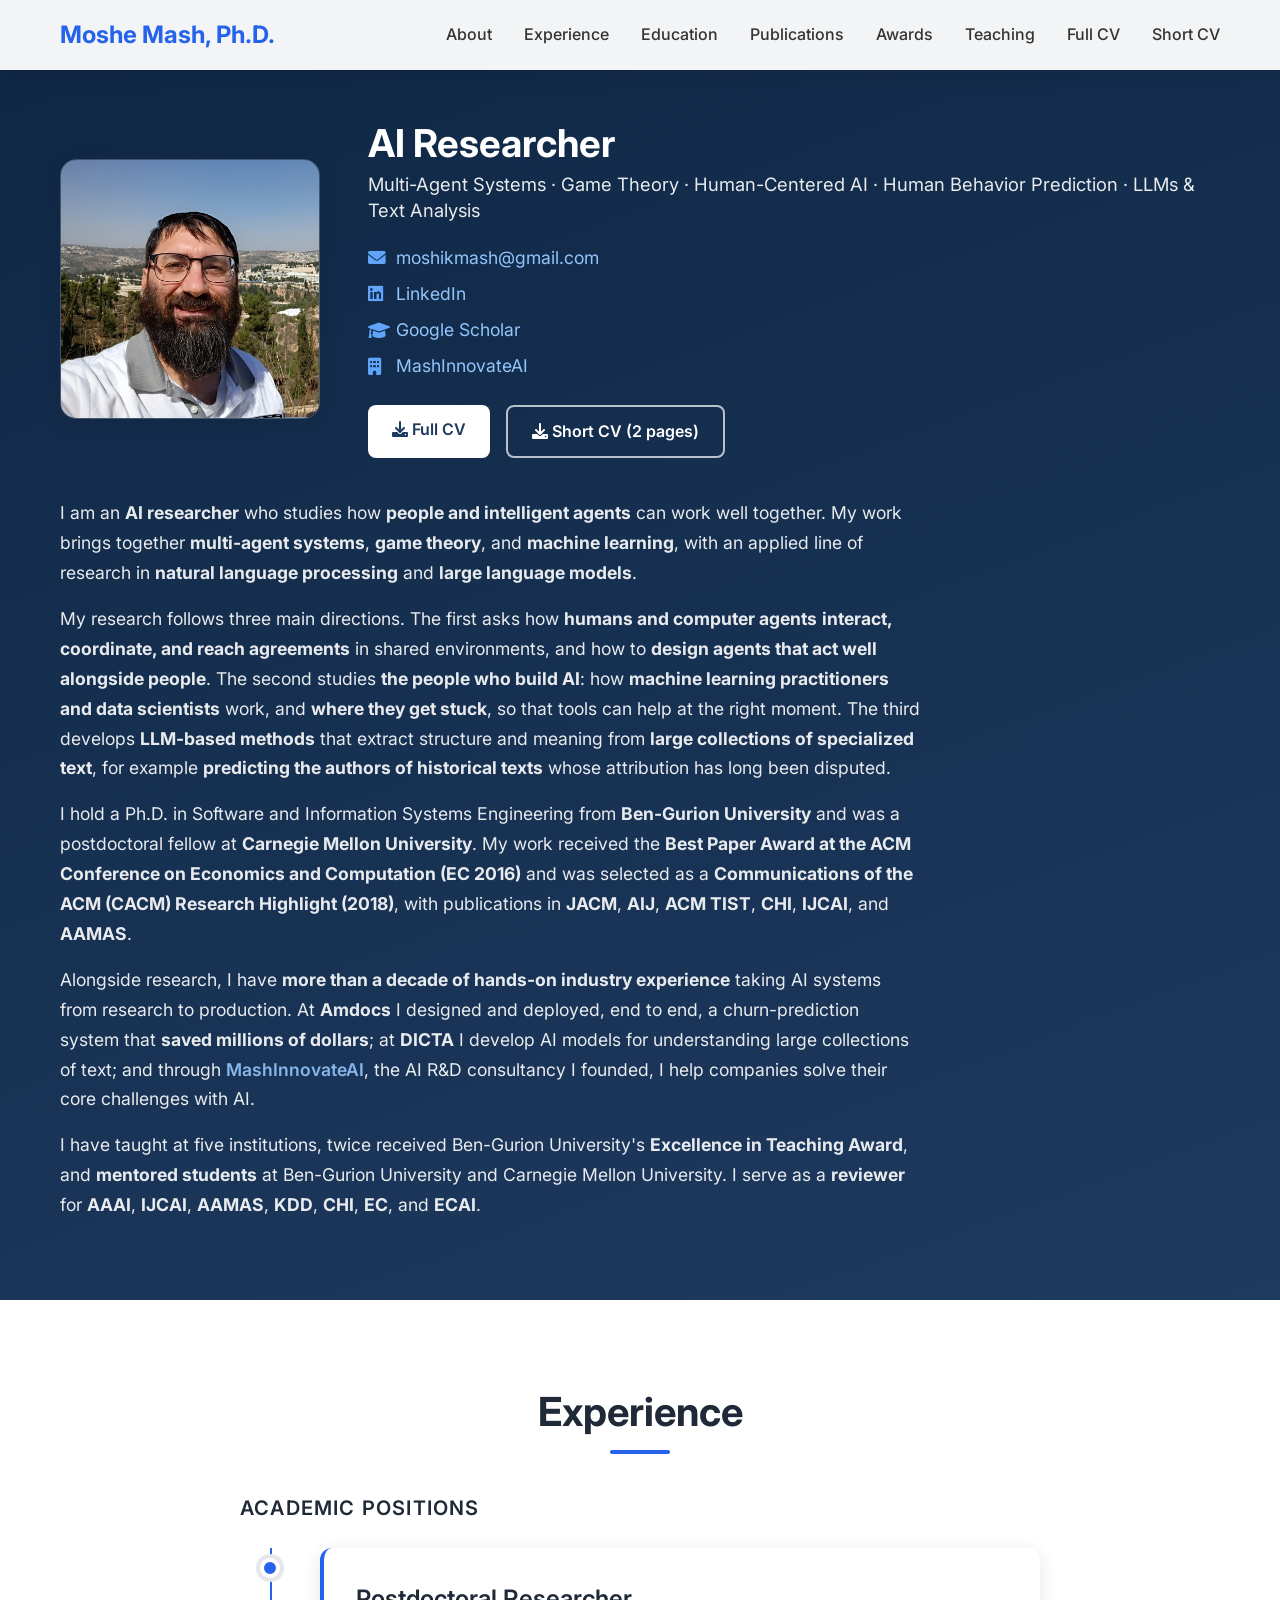
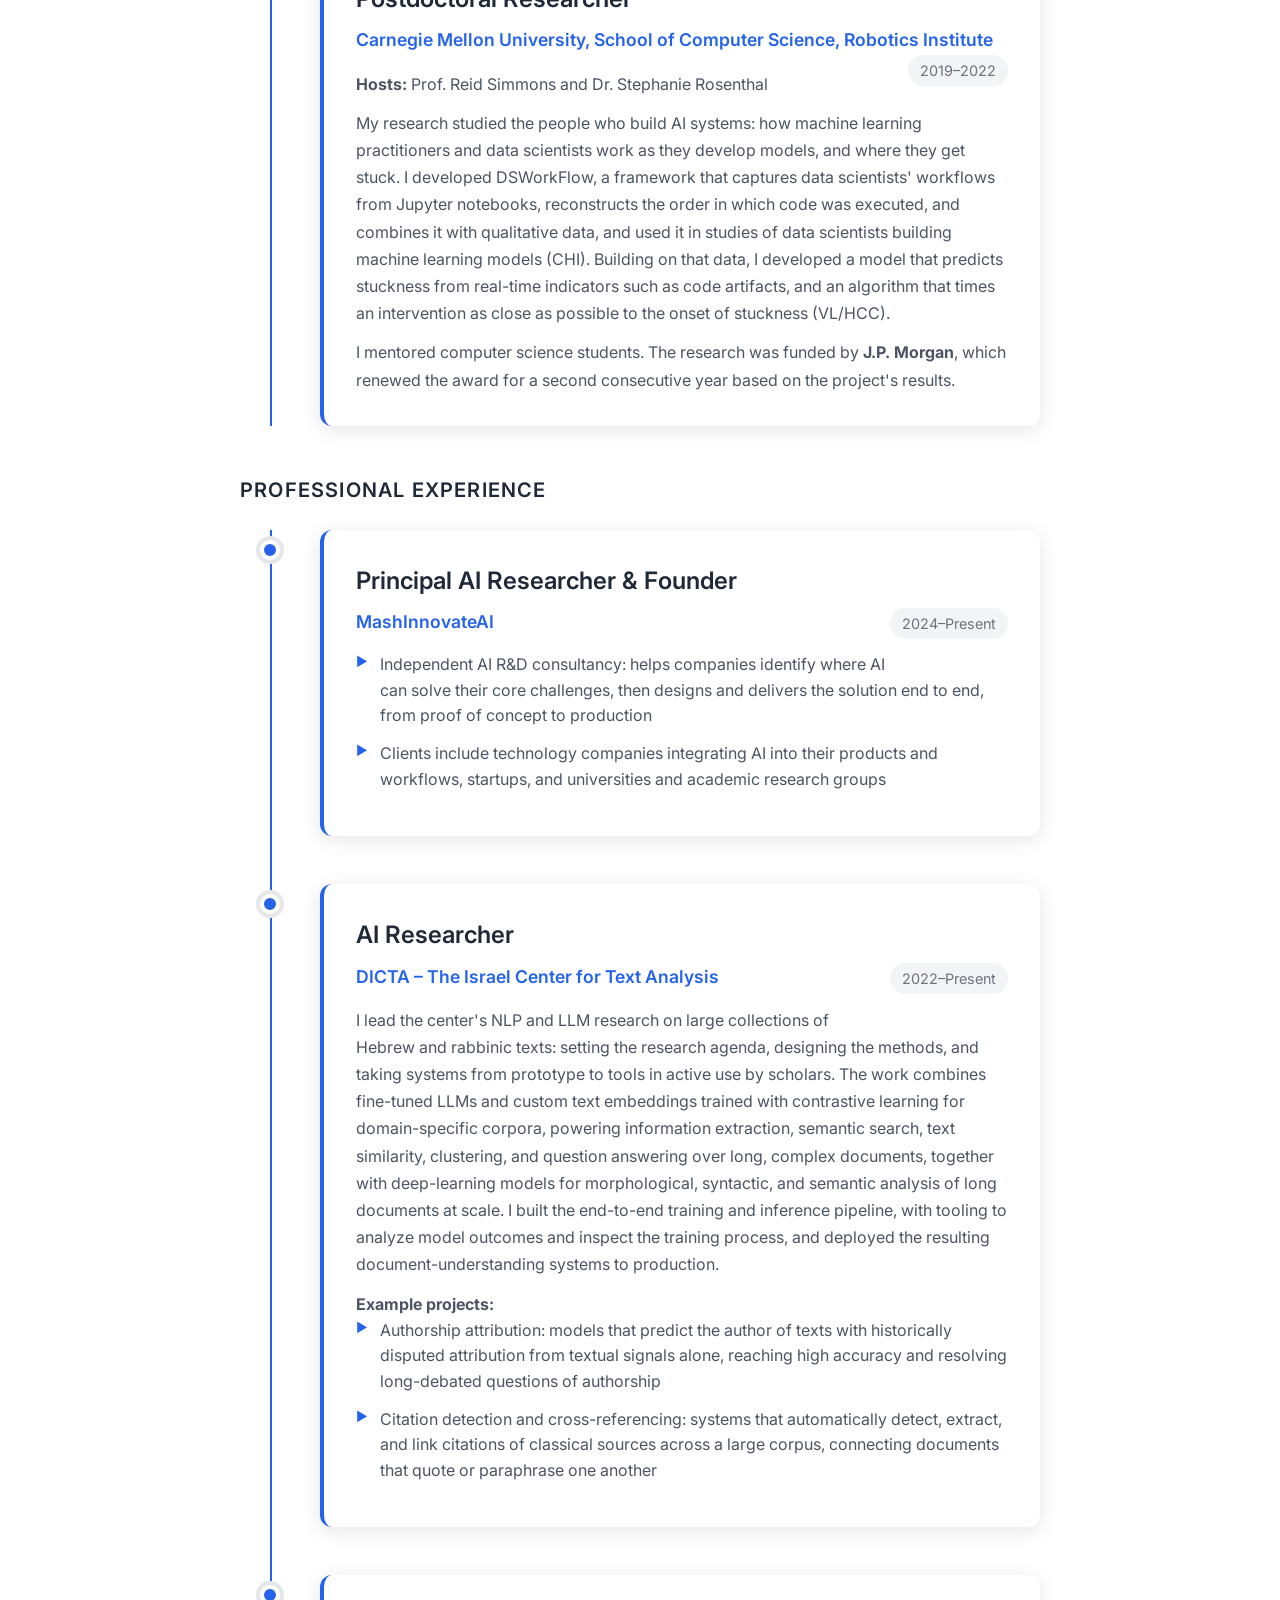
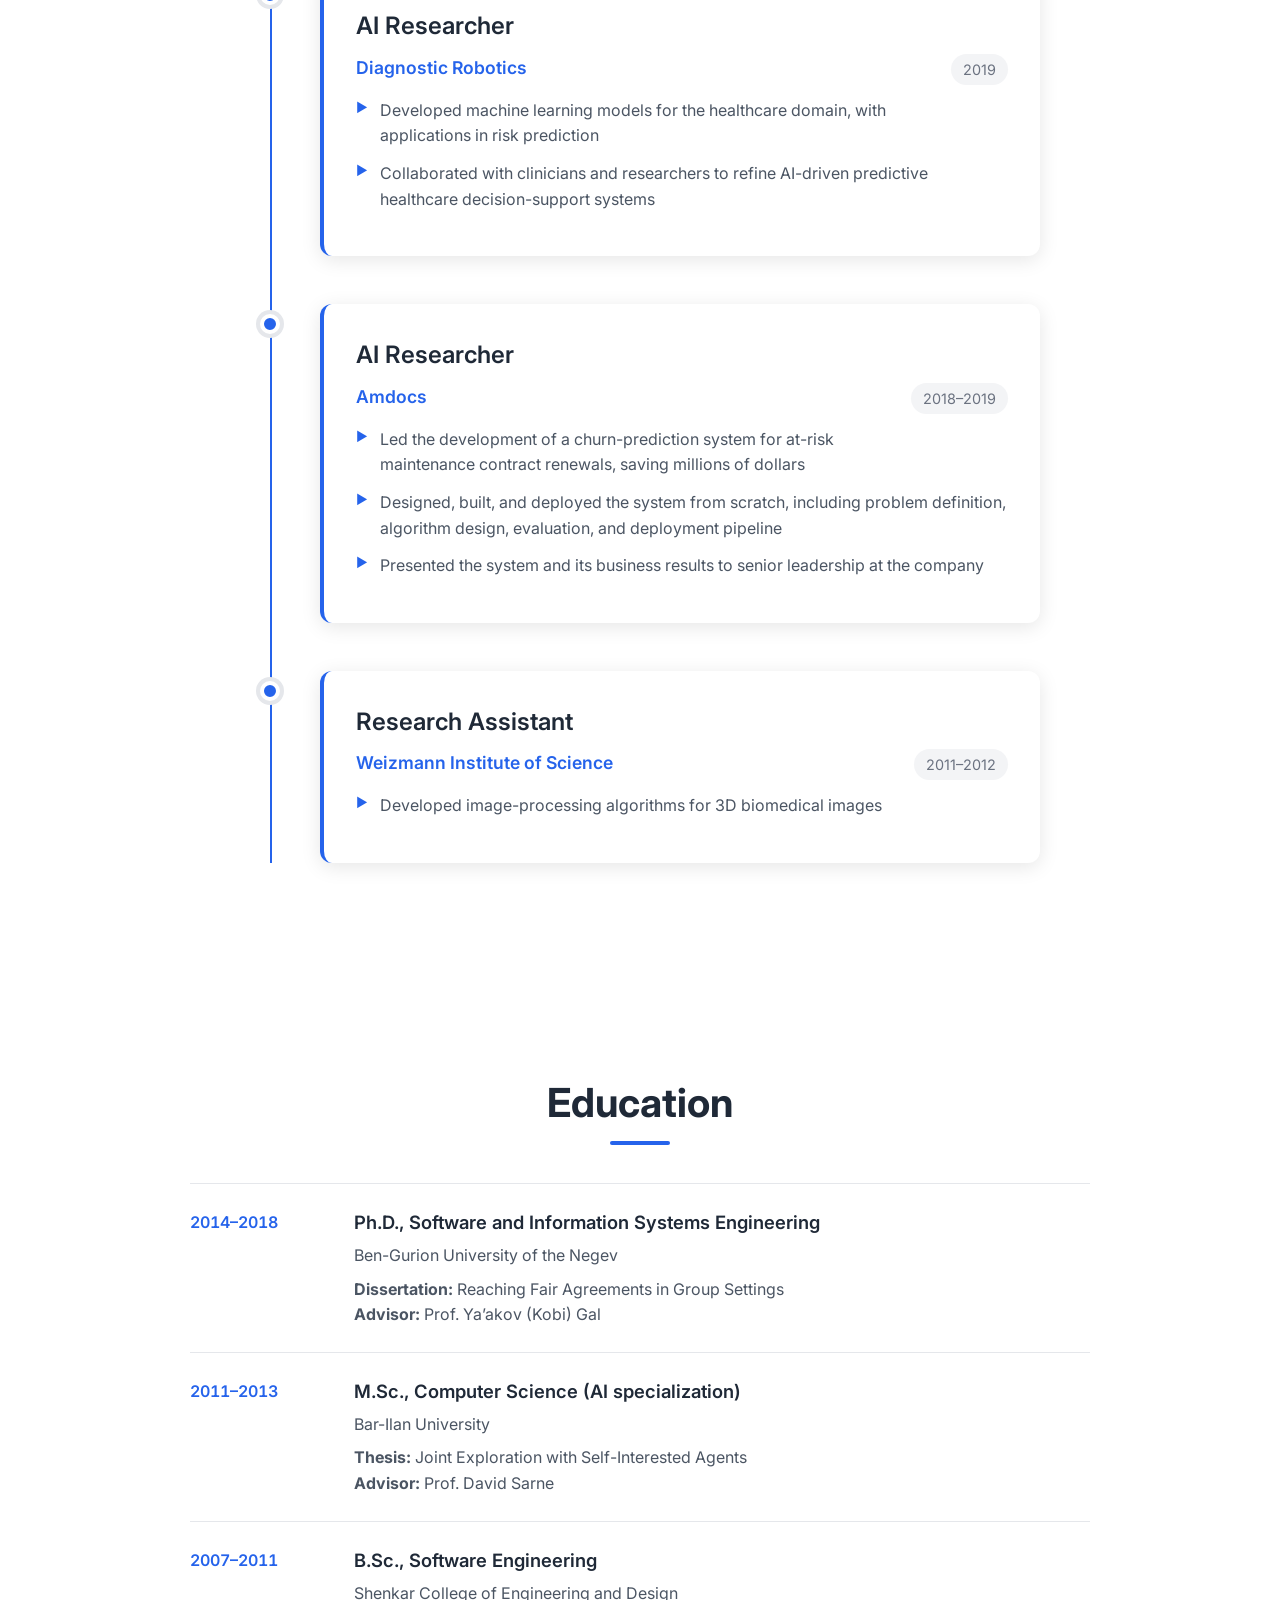
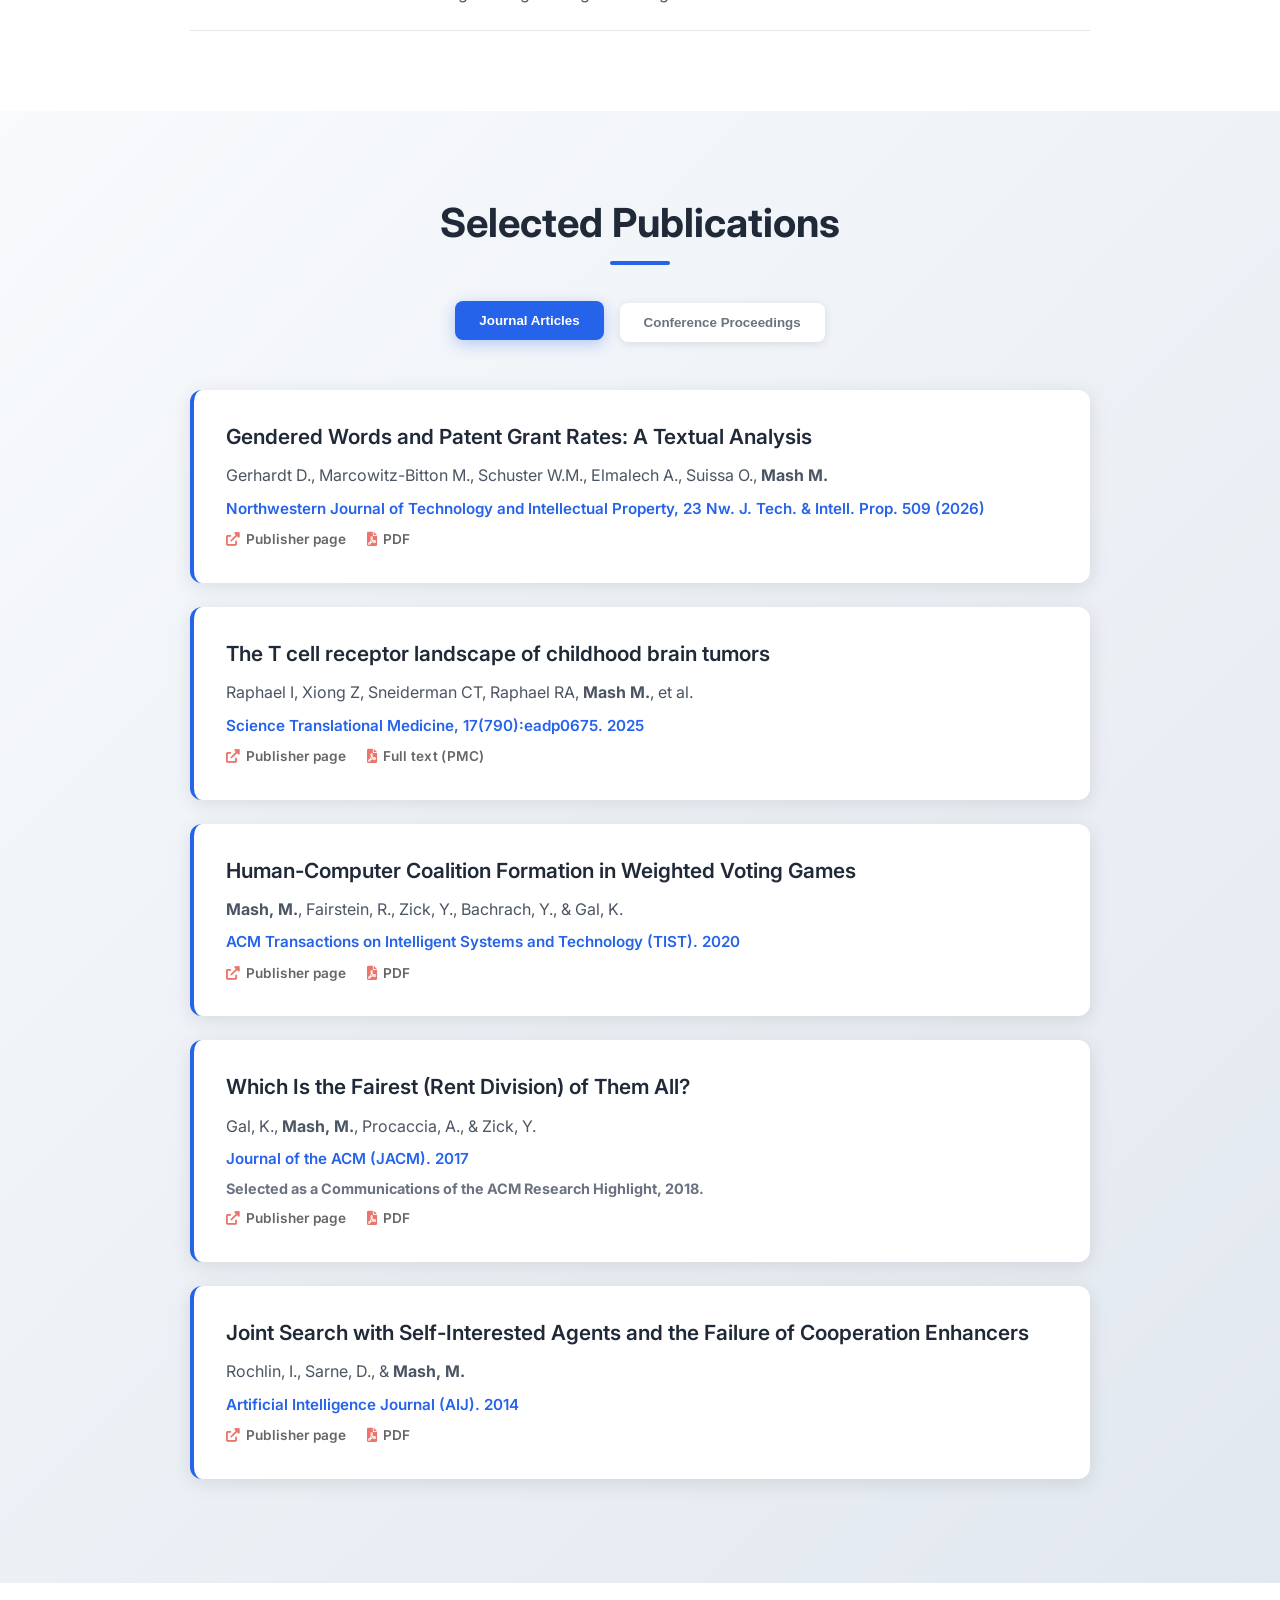
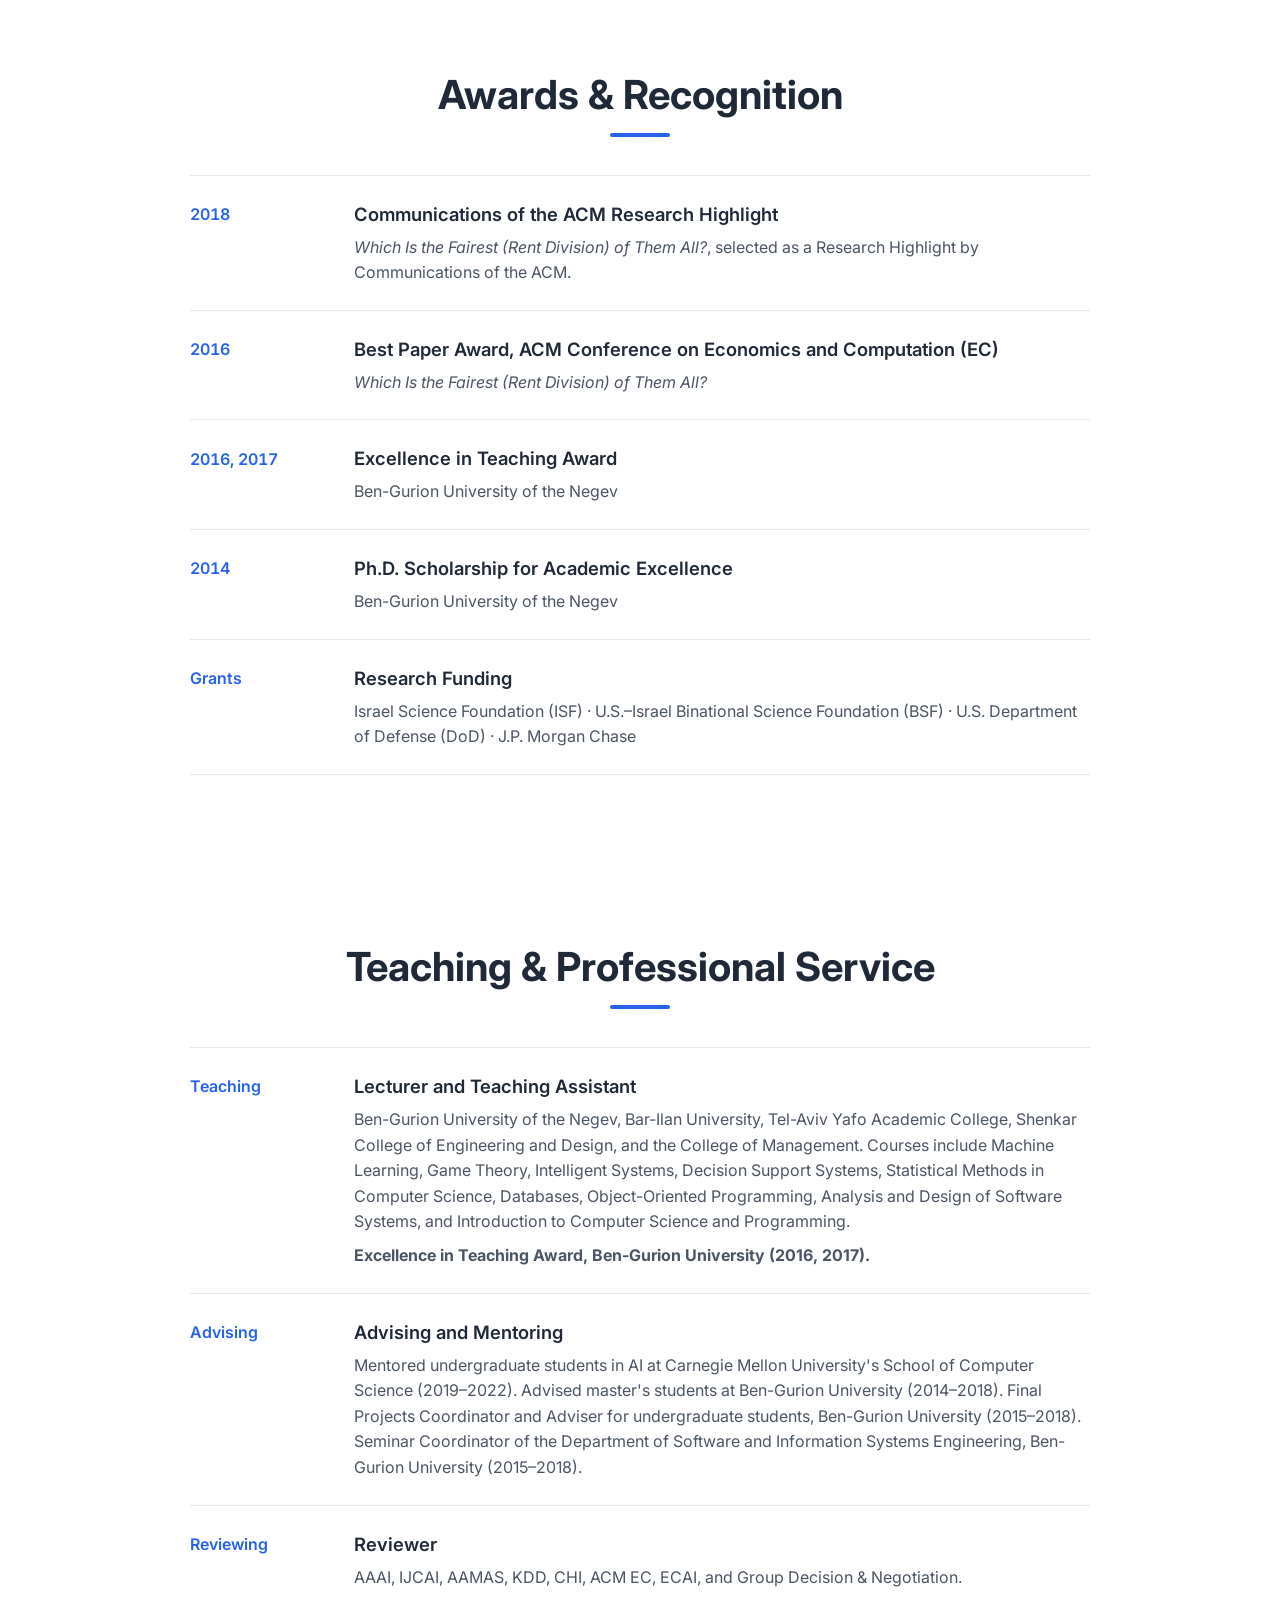
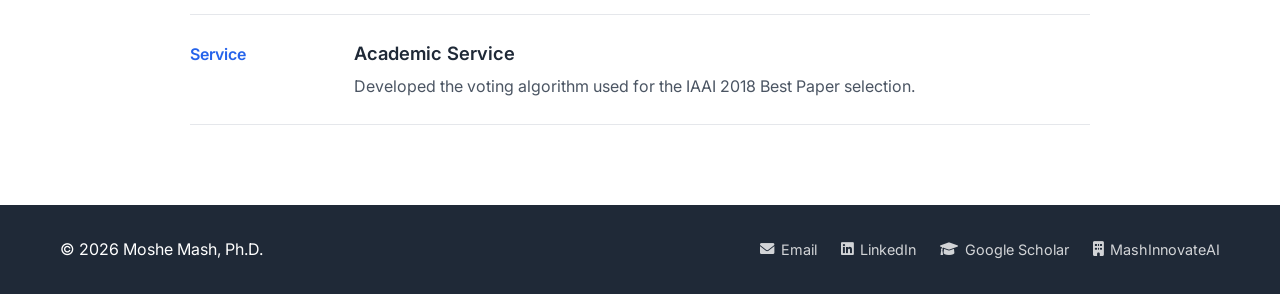
==== commit 56fc4ce5: "Add a footer with the year and contact links Co-Authored-By: Claude Fable 5.1 <noreply@anthropic.com" ====
--- a/index.html
+++ b/index.html
@@ -4,7 +4,7 @@
     <meta charset="UTF-8">
     <meta name="viewport" content="width=device-width, initial-scale=1.0">
     <title>Moshe Mash, Ph.D. &mdash; AI Researcher &middot; Multi-Agent Systems, Game Theory, Human-Centered AI, Human Behavior Prediction, LLMs &amp; Text Analysis</title>
-    <link rel="stylesheet" href="styles.css?v=20261108a">
+    <link rel="stylesheet" href="styles.css?v=20261108b">
     <link href="https://fonts.googleapis.com/css2?family=Inter:wght@300;400;500;600;700&display=swap" rel="stylesheet">
     <link rel="stylesheet" href="https://cdnjs.cloudflare.com/ajax/libs/font-awesome/6.0.0/css/all.min.css">
     <style>
@@ -467,6 +467,20 @@
             </div>
         </div>
     </section>
+
+    <footer class="footer">
+        <div class="container">
+            <div class="footer-content">
+                <p>&copy; 2026 Moshe Mash, Ph.D.</p>
+                <div class="footer-links">
+                    <a href="mailto:moshikmash@gmail.com"><i class="fas fa-envelope"></i> Email</a>
+                    <a href="https://www.linkedin.com/in/moshemash" target="_blank" rel="noopener"><i class="fab fa-linkedin"></i> LinkedIn</a>
+                    <a href="https://scholar.google.com/citations?user=mcwLwPoAAAAJ&amp;hl=en" target="_blank" rel="noopener"><i class="fas fa-graduation-cap"></i> Google Scholar</a>
+                    <a href="https://mashinnovateai.com/" target="_blank" rel="noopener"><i class="fas fa-building"></i> MashInnovateAI</a>
+                </div>
+            </div>
+        </div>
+    </footer>
     <!-- CV Section -->
     <script src="script.js?v=20261005b"></script>
 </body>
--- a/styles.css
+++ b/styles.css
@@ -1151,7 +1151,13 @@
 
 .footer-links {
     display: flex;
-    gap: 1.5rem;
+    flex-wrap: wrap;
+    justify-content: center;
+    gap: 0.5rem 1.5rem;
+}
+
+.footer-links a {
+    white-space: nowrap;
 }
 
 .footer-links a {
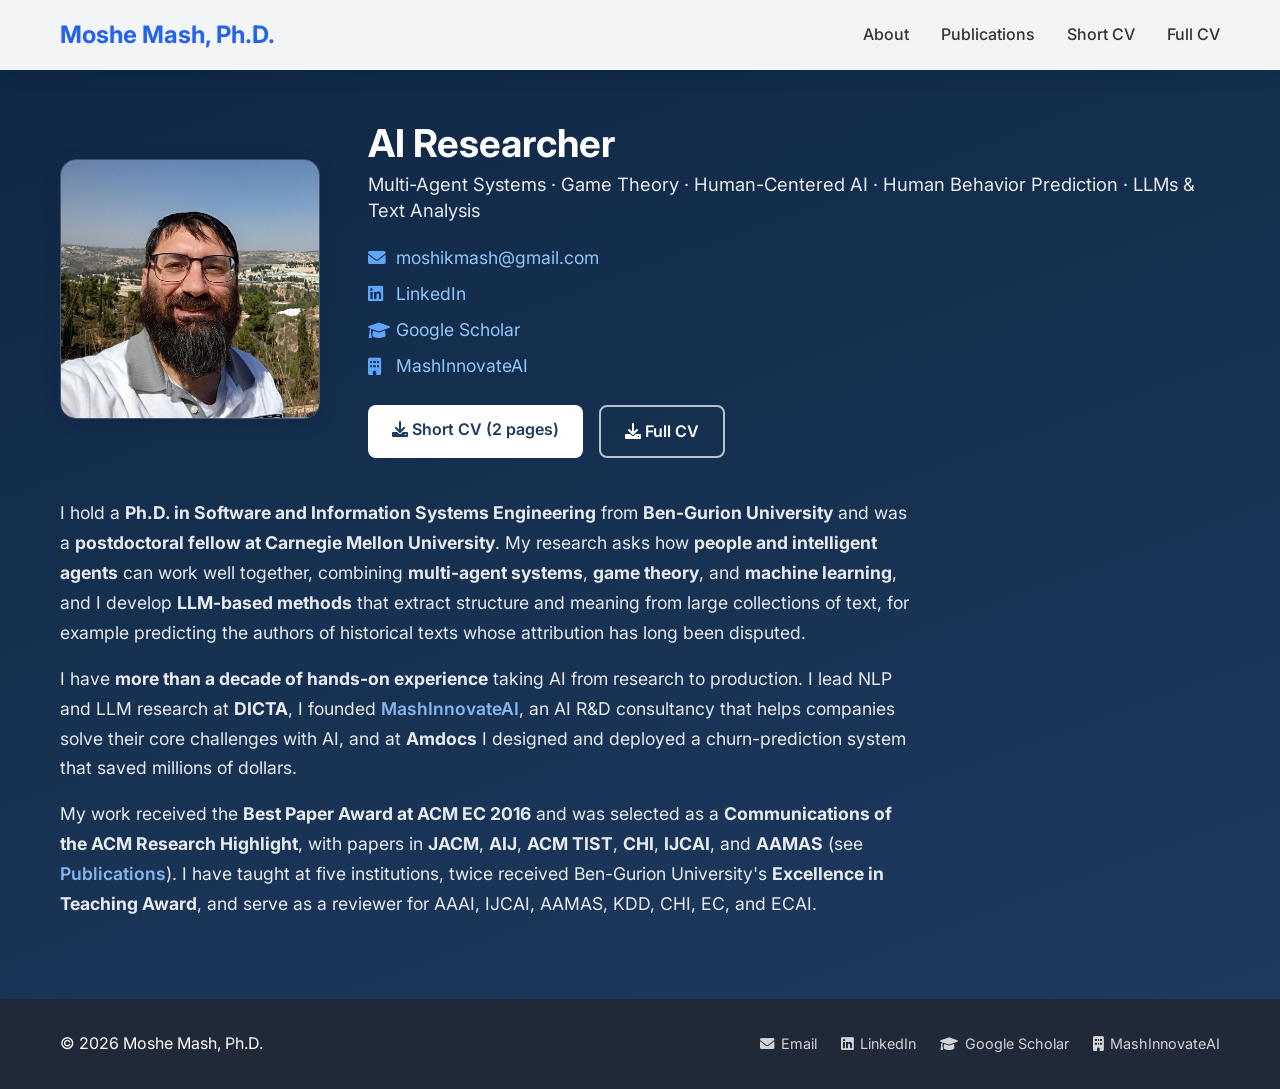
==== commit 9b657576: "Make the minimal page the main page; publish the publications page The previous full page is kept as" ====
--- a/index.html
+++ b/index.html
@@ -33,28 +33,16 @@
             </div>
             <ul class="nav-menu">
                 <li class="nav-item">
-                    <a href="#about" class="nav-link">About</a>
+                    <a href="#about" class="nav-link active">About</a>
                 </li>
                 <li class="nav-item">
-                    <a href="#experience" class="nav-link">Experience</a>
+                    <a href="publications.html" class="nav-link">Publications</a>
                 </li>
                 <li class="nav-item">
-                    <a href="#education" class="nav-link">Education</a>
-                </li>
-                <li class="nav-item">
-                    <a href="#publications" class="nav-link">Publications</a>
-                </li>
-                <li class="nav-item">
-                    <a href="#awards" class="nav-link">Awards</a>
-                </li>
-                <li class="nav-item">
-                    <a href="#teaching" class="nav-link">Teaching</a>
+                    <a href="cv/Moshe_Mash_CV_Short.pdf" download class="nav-link">Short CV</a>
                 </li>
                 <li class="nav-item">
                     <a href="cv/Moshe_Mash_CV.pdf" download class="nav-link">Full CV</a>
-                </li>
-                <li class="nav-item">
-                    <a href="cv/Moshe_Mash_CV_Short.pdf" download class="nav-link">Short CV</a>
                 </li>
             </ul>
             <div class="hamburger">
@@ -65,7 +53,6 @@
         </div>
     </nav>
 
-    <!-- Hero Section -->
     <section id="about" class="hero">
         <div class="container">
             <div class="hero-content">
@@ -76,43 +63,28 @@
                     </div>
                     <div class="hero-bio">
                         <p>
-                            I am an <strong>AI researcher</strong> who studies how <strong>people and intelligent agents</strong> can work well together.
-                            My work brings together <strong>multi-agent systems</strong>, <strong>game theory</strong>, and
-                            <strong>machine learning</strong>, with an applied line of research in
-                            <strong>natural language processing</strong> and <strong>large language models</strong>.
+                            I hold a <strong>Ph.D. in Software and Information Systems Engineering</strong> from
+                            <strong>Ben-Gurion University</strong> and was a <strong>postdoctoral fellow at Carnegie Mellon
+                            University</strong>. My research asks how <strong>people and intelligent agents</strong> can work
+                            well together, combining <strong>multi-agent systems</strong>, <strong>game theory</strong>, and
+                            <strong>machine learning</strong>, and I develop <strong>LLM-based methods</strong> that extract
+                            structure and meaning from large collections of text, for example predicting the authors of
+                            historical texts whose attribution has long been disputed.
                         </p>
                         <p>
-                            My research follows three main directions. The first asks how <strong>humans and computer agents</strong>
-                            <strong>interact, coordinate, and reach agreements</strong> in shared environments, and how to
-                            <strong>design agents that act well alongside people</strong>. The second studies <strong>the people who build AI</strong>: how
-                            <strong>machine learning practitioners and data scientists</strong> work, and
-                            <strong>where they get stuck</strong>, so that tools can help at the right moment. The third develops <strong>LLM-based methods</strong> that
-                            extract structure and meaning from <strong>large collections of specialized text</strong>, for example
-                            <strong>predicting the authors of historical texts</strong> whose attribution has long been disputed.
+                            I have <strong>more than a decade of hands-on experience</strong> taking AI from research to
+                            production. I lead NLP and LLM research at <strong>DICTA</strong>, I founded
+                            <a href="https://mashinnovateai.com/" target="_blank" class="company-link">MashInnovateAI</a>,
+                            an AI R&amp;D consultancy that helps companies solve their core challenges with AI, and at
+                            <strong>Amdocs</strong> I designed and deployed a churn-prediction system that saved millions of dollars.
                         </p>
                         <p>
-                            I hold a Ph.D. in Software and Information Systems Engineering from
-                            <strong>Ben-Gurion University</strong> and was a postdoctoral fellow at
-                            <strong>Carnegie Mellon University</strong>. My work received the
-                            <strong>Best Paper Award at the ACM Conference on Economics and Computation (EC 2016)</strong>
-                            and was selected as a <strong>Communications of the ACM (CACM) Research Highlight (2018)</strong>,
-                            with publications in
+                            My work received the <strong>Best Paper Award at ACM EC 2016</strong> and was selected as a
+                            <strong>Communications of the ACM Research Highlight</strong>, with papers in
                             <strong>JACM</strong>, <strong>AIJ</strong>, <strong>ACM TIST</strong>, <strong>CHI</strong>,
-                            <strong>IJCAI</strong>, and <strong>AAMAS</strong>.
-                        </p>
-                        <p>
-                            Alongside research, I have <strong>more than a decade of hands-on industry experience</strong> taking AI
-                            systems from research to production. At <strong>Amdocs</strong> I designed and deployed, end
-                            to end, a churn-prediction system that <strong>saved millions of dollars</strong>; at <strong>DICTA</strong> I
-                            develop AI models for understanding large collections of text; and through
-                            <a href="https://mashinnovateai.com/" target="_blank" class="company-link">MashInnovateAI</a>,
-                            the AI R&amp;D consultancy I founded, I help companies solve their core challenges with AI.
-                        </p>
-                        <p>
+                            <strong>IJCAI</strong>, and <strong>AAMAS</strong> (see <a href="publications.html" class="company-link">Publications</a>).
                             I have taught at five institutions, twice received Ben-Gurion University's
-                            <strong>Excellence in Teaching Award</strong>, and <strong>mentored students</strong> at
-                            Ben-Gurion University and Carnegie Mellon University.
-                            I serve as a <strong>reviewer</strong> for <strong>AAAI</strong>, <strong>IJCAI</strong>, <strong>AAMAS</strong>, <strong>KDD</strong>, <strong>CHI</strong>, <strong>EC</strong>, and <strong>ECAI</strong>.
+                            <strong>Excellence in Teaching Award</strong>, and serve as a reviewer for AAAI, IJCAI, AAMAS, KDD, CHI, EC, and ECAI.
                         </p>
                     </div>
                 </div>
@@ -139,329 +111,8 @@
                         </div>
                     </div>
                     <div class="hero-buttons">
-                        <a href="cv/Moshe_Mash_CV.pdf" download class="btn btn-primary"><i class="fas fa-download"></i> Full CV</a>
-                        <a href="cv/Moshe_Mash_CV_Short.pdf" download class="btn btn-company"><i class="fas fa-download"></i> Short CV (2 pages)</a>
-                    </div>
-                </div>
-            </div>
-        </div>
-    </section>
-
-    <section id="experience" class="experience">
-        <div class="container">
-            <h2 class="section-title">Experience</h2>
-
-            <h3 class="timeline-group-title">Academic Positions</h3>
-            <div class="timeline">
-                <div class="timeline-item">
-                    <div class="timeline-marker"></div>
-                    <div class="timeline-content">
-                        <div class="timeline-header">
-                            <h3>Postdoctoral Researcher</h3>
-                            <span class="company">Carnegie Mellon University, School of Computer Science, Robotics Institute</span>
-                            <span class="duration">2019&ndash;2022</span>
-                        </div>
-                        <div class="timeline-text">
-                            <p><strong>Hosts:</strong> Prof. Reid Simmons and Dr. Stephanie Rosenthal</p>
-                            <p>My research studied the people who build AI systems: how machine learning practitioners and data scientists work as they develop models, and where they get stuck. I developed DSWorkFlow, a framework that captures data scientists' workflows from Jupyter notebooks, reconstructs the order in which code was executed, and combines it with qualitative data, and used it in studies of data scientists building machine learning models (CHI). Building on that data, I developed a model that predicts stuckness from real-time indicators such as code artifacts, and an algorithm that times an intervention as close as possible to the onset of stuckness (VL/HCC).</p>
-                            <p>I mentored computer science students. The research was funded by <strong>J.P. Morgan</strong>, which renewed the award for a second consecutive year based on the project's results.</p>
-                        </div>
-                    </div>
-                </div>
-            </div>
-
-            <h3 class="timeline-group-title">Professional Experience</h3>
-            <div class="timeline">
-                <div class="timeline-item">
-                    <div class="timeline-marker"></div>
-                    <div class="timeline-content">
-                        <div class="timeline-header">
-                            <h3>Principal AI Researcher &amp; Founder</h3>
-                            <span class="company">MashInnovateAI</span>
-                            <span class="duration">2024&ndash;Present</span>
-                        </div>
-                        <ul class="timeline-description">
-                            <li>Independent AI R&amp;D consultancy: helps companies identify where AI can solve their core challenges, then designs and delivers the solution end to end, from proof of concept to production</li>
-                            <li>Clients include technology companies integrating AI into their products and workflows, startups, and universities and academic research groups</li>
-                        </ul>
-                    </div>
-                </div>
-
-                <div class="timeline-item">
-                    <div class="timeline-marker"></div>
-                    <div class="timeline-content">
-                        <div class="timeline-header">
-                            <h3>AI Researcher</h3>
-                            <span class="company">DICTA &ndash; The Israel Center for Text Analysis</span>
-                            <span class="duration">2022&ndash;Present</span>
-                        </div>
-                        <div class="timeline-text">
-                            <p>I lead the center's NLP and LLM research on large collections of Hebrew and rabbinic texts: setting the research agenda, designing the methods, and taking systems from prototype to tools in active use by scholars. The work combines fine-tuned LLMs and custom text embeddings trained with contrastive learning for domain-specific corpora, powering information extraction, semantic search, text similarity, clustering, and question answering over long, complex documents, together with deep-learning models for morphological, syntactic, and semantic analysis of long documents at scale. I built the end-to-end training and inference pipeline, with tooling to analyze model outcomes and inspect the training process, and deployed the resulting document-understanding systems to production.</p>
-                            <p><strong>Example projects:</strong></p>
-                        </div>
-                        <ul class="timeline-description">
-                            <li>Authorship attribution: models that predict the author of texts with historically disputed attribution from textual signals alone, reaching high accuracy and resolving long-debated questions of authorship</li>
-                            <li>Citation detection and cross-referencing: systems that automatically detect, extract, and link citations of classical sources across a large corpus, connecting documents that quote or paraphrase one another</li>
-                        </ul>
-                    </div>
-                </div>
-
-                <div class="timeline-item">
-                    <div class="timeline-marker"></div>
-                    <div class="timeline-content">
-                        <div class="timeline-header">
-                            <h3>AI Researcher</h3>
-                            <span class="company">Diagnostic Robotics</span>
-                            <span class="duration">2019</span>
-                        </div>
-                        <ul class="timeline-description">
-                            <li>Developed machine learning models for the healthcare domain, with applications in risk prediction</li>
-                            <li>Collaborated with clinicians and researchers to refine AI-driven predictive healthcare decision-support systems</li>
-                        </ul>
-                    </div>
-                </div>
-
-                <div class="timeline-item">
-                    <div class="timeline-marker"></div>
-                    <div class="timeline-content">
-                        <div class="timeline-header">
-                            <h3>AI Researcher</h3>
-                            <span class="company">Amdocs</span>
-                            <span class="duration">2018&ndash;2019</span>
-                        </div>
-                        <ul class="timeline-description">
-                            <li>Led the development of a churn-prediction system for at-risk maintenance contract renewals, saving millions of dollars</li>
-                            <li>Designed, built, and deployed the system from scratch, including problem definition, algorithm design, evaluation, and deployment pipeline</li>
-                            <li>Presented the system and its business results to senior leadership at the company</li>
-                        </ul>
-                    </div>
-                </div>
-
-                <div class="timeline-item">
-                    <div class="timeline-marker"></div>
-                    <div class="timeline-content">
-                        <div class="timeline-header">
-                            <h3>Research Assistant</h3>
-                            <span class="company">Weizmann Institute of Science</span>
-                            <span class="duration">2011&ndash;2012</span>
-                        </div>
-                        <ul class="timeline-description">
-                            <li>Developed image-processing algorithms for 3D biomedical images</li>
-                        </ul>
-                    </div>
-                </div>
-            </div>
-        </div>
-    </section>
-
-    <section id="education" class="education-section">
-        <div class="container">
-            <h2 class="section-title">Education</h2>
-            <div class="awards-list education-list">
-                <div class="award-entry">
-                    <div class="award-year">2014&ndash;2018</div>
-                    <div class="award-body">
-                        <h3>Ph.D., Software and Information Systems Engineering</h3>
-                        <p>Ben-Gurion University of the Negev</p>
-                        <p><strong>Dissertation:</strong> Reaching Fair Agreements in Group Settings<br>
-                        <strong>Advisor:</strong> Prof. Ya&rsquo;akov (Kobi) Gal</p>
-                    </div>
-                </div>
-                <div class="award-entry">
-                    <div class="award-year">2011&ndash;2013</div>
-                    <div class="award-body">
-                        <h3>M.Sc., Computer Science (AI specialization)</h3>
-                        <p>Bar-Ilan University</p>
-                        <p><strong>Thesis:</strong> Joint Exploration with Self-Interested Agents<br>
-                        <strong>Advisor:</strong> Prof. David Sarne</p>
-                    </div>
-                </div>
-                <div class="award-entry">
-                    <div class="award-year">2007&ndash;2011</div>
-                    <div class="award-body">
-                        <h3>B.Sc., Software Engineering</h3>
-                        <p>Shenkar College of Engineering and Design</p>
-                    </div>
-                </div>
-            </div>
-        </div>
-    </section>
-
-    <section id="publications" class="publications">
-        <div class="container">
-            <h2 class="section-title">Selected Publications</h2>
-            
-            <div class="publication-tabs">
-                <button class="tab-btn active" data-tab="journals">Journal Articles</button>
-                <button class="tab-btn" data-tab="conferences">Conference Proceedings</button>
-            </div>
-
-            <div class="publication-content">
-                <div class="tab-content active" id="journals">
-                    <div class="publication-list">
-                        <div class="publication-item">
-                            <h4>Gendered Words and Patent Grant Rates: A Textual Analysis</h4>
-                            <p class="authors">Gerhardt D., Marcowitz-Bitton M., Schuster W.M., Elmalech A., Suissa O., <strong>Mash M.</strong></p>
-                            <p class="journal">Northwestern Journal of Technology and Intellectual Property, 23 Nw. J. Tech. &amp; Intell. Prop. 509 (2026)</p>
-                            <p class="pub-links"><a href="https://scholarlycommons.law.northwestern.edu/njtip/vol23/iss3/2/" target="_blank" rel="noopener"><i class="fas fa-external-link-alt"></i> Publisher page</a><a href="papers/Gendered%20Words%20and%20Patent%20Grant%20Rates_%20A%20Textual%20Analysis.pdf" target="_blank" rel="noopener"><i class="fas fa-file-pdf"></i> PDF</a></p>
-                        </div>
-                        <div class="publication-item">
-                            <h4>The T cell receptor landscape of childhood brain tumors</h4>
-                            <p class="authors">Raphael I, Xiong Z, Sneiderman CT, Raphael RA, <strong>Mash M.</strong>, et al.</p>
-                            <p class="journal">Science Translational Medicine, 17(790):eadp0675. 2025</p>
-                            <p class="pub-links"><a href="https://www.science.org/doi/10.1126/scitranslmed.adp0675" target="_blank" rel="noopener"><i class="fas fa-external-link-alt"></i> Publisher page</a><a href="https://pmc.ncbi.nlm.nih.gov/articles/pmid/40106578/" target="_blank" rel="noopener"><i class="fas fa-file-pdf"></i> Full text (PMC)</a></p>
-                        </div>
-                        <div class="publication-item">
-                            <h4>Human-Computer Coalition Formation in Weighted Voting Games</h4>
-                            <p class="authors"><strong>Mash, M.</strong>, Fairstein, R., Zick, Y., Bachrach, Y., & Gal, K.</p>
-                            <p class="journal">ACM Transactions on Intelligent Systems and Technology (TIST). 2020</p>
-                            <p class="pub-links"><a href="https://dl.acm.org/doi/10.1145/3408294" target="_blank" rel="noopener"><i class="fas fa-external-link-alt"></i> Publisher page</a><a href="papers/ACM_TIST20.pdf" target="_blank" rel="noopener"><i class="fas fa-file-pdf"></i> PDF</a></p>
-                        </div>
-                        <div class="publication-item">
-                            <h4>Which Is the Fairest (Rent Division) of Them All?</h4>
-                            <p class="authors">Gal, K., <strong>Mash, M.</strong>, Procaccia, A., & Zick, Y.</p>
-                            <p class="journal">Journal of the ACM (JACM). 2017</p>
-                            <p class="pub-note"><strong>Selected as a Communications of the ACM Research Highlight, 2018.</strong></p>
-                            <p class="pub-links"><a href="https://dl.acm.org/doi/10.1145/3131361" target="_blank" rel="noopener"><i class="fas fa-external-link-alt"></i> Publisher page</a><a href="papers/JACM16.pdf" target="_blank" rel="noopener"><i class="fas fa-file-pdf"></i> PDF</a></p>
-                        </div>
-                        <div class="publication-item">
-                            <h4>Joint Search with Self-Interested Agents and the Failure of Cooperation Enhancers</h4>
-                            <p class="authors">Rochlin, I., Sarne, D., & <strong>Mash, M.</strong></p>
-                            <p class="journal">Artificial Intelligence Journal (AIJ). 2014</p>
-                            <p class="pub-links"><a href="https://www.sciencedirect.com/science/article/pii/S0004370214000575" target="_blank" rel="noopener"><i class="fas fa-external-link-alt"></i> Publisher page</a><a href="papers/AIJ14.pdf" target="_blank" rel="noopener"><i class="fas fa-file-pdf"></i> PDF</a></p>
-                        </div>
-                    </div>
-                </div>
-
-                <div class="tab-content" id="conferences">
-                    <div class="publication-list">
-                        <div class="publication-item">
-                            <h4>Predicting Data Scientist Stuckness During the Development of Machine Learning Classifiers</h4>
-                            <p class="authors"><strong>Mash, M.</strong>, Oryol, S., Rosenthal, S., & Simmons, R.</p>
-                            <p class="journal">VL/HCC. 2022</p>
-                            <p class="pub-links"><a href="https://doi.org/10.1109/VL/HCC53370.2022.9833124" target="_blank" rel="noopener"><i class="fas fa-external-link-alt"></i> Publisher page</a><a href="papers/Predicting%20Data%20Scientist%20Stuckness%20During%20the%20Development%20of%20Machine%20Learning%20Classifiers.pdf" target="_blank" rel="noopener"><i class="fas fa-file-pdf"></i> PDF</a></p>
-                        </div>
-                        <div class="publication-item">
-                            <h4>DSWorkFlow: A Framework for Capturing Data Scientists' Workflows</h4>
-                            <p class="authors"><strong>Mash, M.</strong>, Rosenthal, S., & Simmons, R.</p>
-                            <p class="journal">CHI. 2021</p>
-                            <p class="pub-links"><a href="https://doi.org/10.1145/3411763.3451683" target="_blank" rel="noopener"><i class="fas fa-external-link-alt"></i> Publisher page</a><a href="papers/DSWorkFlow.pdf" target="_blank" rel="noopener"><i class="fas fa-file-pdf"></i> PDF</a></p>
-                        </div>
-                        <div class="publication-item">
-                            <h4>How to Form Winning Coalitions in Mixed Human-Computer Settings</h4>
-                            <p class="authors"><strong>Mash, M.</strong>, Zick, Y., Bachrach, Y., & Gal, K.</p>
-                            <p class="journal">IJCAI. 2017</p>
-                            <p class="pub-links"><a href="https://www.ijcai.org/proceedings/2017/66" target="_blank" rel="noopener"><i class="fas fa-external-link-alt"></i> Publisher page</a><a href="papers/IJCAI17.pdf" target="_blank" rel="noopener"><i class="fas fa-file-pdf"></i> PDF</a></p>
-                        </div>
-                        <div class="publication-item">
-                            <h4>Which Is the Fairest (Rent Division) of Them All? <span class="best-paper">Best Paper Award</span></h4>
-                            <p class="authors">Gal, K., <strong>Mash, M.</strong>, Procaccia, A., & Zick, Y.</p>
-                            <p class="journal">EC. 2016</p>
-                            <p class="pub-links"><a href="https://dl.acm.org/doi/10.1145/2940716.2940724" target="_blank" rel="noopener"><i class="fas fa-external-link-alt"></i> Publisher page</a><a href="papers/EC16.pdf" target="_blank" rel="noopener"><i class="fas fa-file-pdf"></i> PDF</a></p>
-                        </div>
-                        <div class="publication-item">
-                            <h4>Peer-Designed Agents for Reliably Evaluating the Distribution of Outcomes in Environments Involving People</h4>
-                            <p class="authors"><strong>Mash, M.</strong>, Lin, R., & Sarne, D.</p>
-                            <p class="journal">AAMAS. 2014</p>
-                            <p class="pub-links"><a href="https://dl.acm.org/doi/10.5555/2615731.2617507" target="_blank" rel="noopener"><i class="fas fa-external-link-alt"></i> Publisher page</a><a href="papers/AAMAS14.pdf" target="_blank" rel="noopener"><i class="fas fa-file-pdf"></i> PDF</a></p>
-                        </div>
-                        <div class="publication-item">
-                            <h4>Join Me with the Weakest Partner, Please</h4>
-                            <p class="authors"><strong>Mash, M.</strong>, Rochlin, I., & Sarne, D.</p>
-                            <p class="journal">WI-IAT. 2012</p>
-                            <p class="pub-links"><a href="https://doi.org/10.1109/WI-IAT.2012.155" target="_blank" rel="noopener"><i class="fas fa-external-link-alt"></i> Publisher page</a><a href="papers/IAT12.pdf" target="_blank" rel="noopener"><i class="fas fa-file-pdf"></i> PDF</a></p>
-                        </div>
-                    </div>
-                </div>
-            </div>
-        </div>
-    </section>
-
-    <section id="awards" class="awards">
-        <div class="container">
-            <h2 class="section-title">Awards & Recognition</h2>
-            <div class="awards-list">
-                <div class="award-entry">
-                    <div class="award-year">2018</div>
-                    <div class="award-body">
-                        <h3>Communications of the ACM Research Highlight</h3>
-                        <p><em>Which Is the Fairest (Rent Division) of Them All?</em>, selected as a Research Highlight
-                        by Communications of the ACM.</p>
-                    </div>
-                </div>
-                <div class="award-entry">
-                    <div class="award-year">2016</div>
-                    <div class="award-body">
-                        <h3>Best Paper Award, ACM Conference on Economics and Computation (EC)</h3>
-                        <p><em>Which Is the Fairest (Rent Division) of Them All?</em></p>
-                    </div>
-                </div>
-                <div class="award-entry">
-                    <div class="award-year">2016, 2017</div>
-                    <div class="award-body">
-                        <h3>Excellence in Teaching Award</h3>
-                        <p>Ben-Gurion University of the Negev</p>
-                    </div>
-                </div>
-                <div class="award-entry">
-                    <div class="award-year">2014</div>
-                    <div class="award-body">
-                        <h3>Ph.D. Scholarship for Academic Excellence</h3>
-                        <p>Ben-Gurion University of the Negev</p>
-                    </div>
-                </div>
-                <div class="award-entry">
-                    <div class="award-year">Grants</div>
-                    <div class="award-body">
-                        <h3>Research Funding</h3>
-                        <p>Israel Science Foundation (ISF) &middot; U.S.&ndash;Israel Binational Science Foundation (BSF) &middot;
-                        U.S. Department of Defense (DoD) &middot; J.P. Morgan Chase</p>
-                    </div>
-                </div>
-            </div>
-        </div>
-    </section>
-
-    <section id="teaching" class="teaching-section">
-        <div class="container">
-            <h2 class="section-title">Teaching &amp; Professional Service</h2>
-            <div class="awards-list service-list">
-                <div class="award-entry">
-                    <div class="award-year">Teaching</div>
-                    <div class="award-body">
-                        <h3>Lecturer and Teaching Assistant</h3>
-                        <p>Ben-Gurion University of the Negev, Bar-Ilan University, Tel-Aviv Yafo Academic College,
-                        Shenkar College of Engineering and Design, and the College of Management.
-                        Courses include Machine Learning, Game Theory, Intelligent Systems, Decision Support Systems,
-                        Statistical Methods in Computer Science, Databases, Object-Oriented Programming, Analysis and
-                        Design of Software Systems, and Introduction to Computer Science and Programming.</p>
-                        <p><strong>Excellence in Teaching Award, Ben-Gurion University (2016, 2017).</strong></p>
-                    </div>
-                </div>
-                <div class="award-entry">
-                    <div class="award-year">Advising</div>
-                    <div class="award-body">
-                        <h3>Advising and Mentoring</h3>
-                        <p>Mentored undergraduate students in AI at Carnegie Mellon University's School of Computer
-                        Science (2019&ndash;2022). Advised master's students at Ben-Gurion University (2014&ndash;2018).
-                        Final Projects Coordinator and Adviser for undergraduate students, Ben-Gurion University
-                        (2015&ndash;2018). Seminar Coordinator
-                        of the Department of Software and Information Systems Engineering, Ben-Gurion University
-                        (2015&ndash;2018).</p>
-                    </div>
-                </div>
-                <div class="award-entry">
-                    <div class="award-year">Reviewing</div>
-                    <div class="award-body">
-                        <h3>Reviewer</h3>
-                        <p>AAAI, IJCAI, AAMAS, KDD, CHI, ACM EC, ECAI, and Group Decision &amp; Negotiation.</p>
-                    </div>
-                </div>
-                <div class="award-entry">
-                    <div class="award-year">Service</div>
-                    <div class="award-body">
-                        <h3>Academic Service</h3>
-                        <p>Developed the voting algorithm used for the IAAI 2018 Best Paper selection.</p>
+                        <a href="cv/Moshe_Mash_CV_Short.pdf" download class="btn btn-primary"><i class="fas fa-download"></i> Short CV (2 pages)</a>
+                        <a href="cv/Moshe_Mash_CV.pdf" download class="btn btn-company"><i class="fas fa-download"></i> Full CV</a>
                     </div>
                 </div>
             </div>
--- a/styles.css
+++ b/styles.css
@@ -1131,6 +1131,11 @@
 .form-group textarea {
     resize: vertical;
     min-height: 120px;
+}
+
+.page-top {
+    padding-top: 120px;
+    flex: 1 0 auto;
 }
 
 /* Footer */
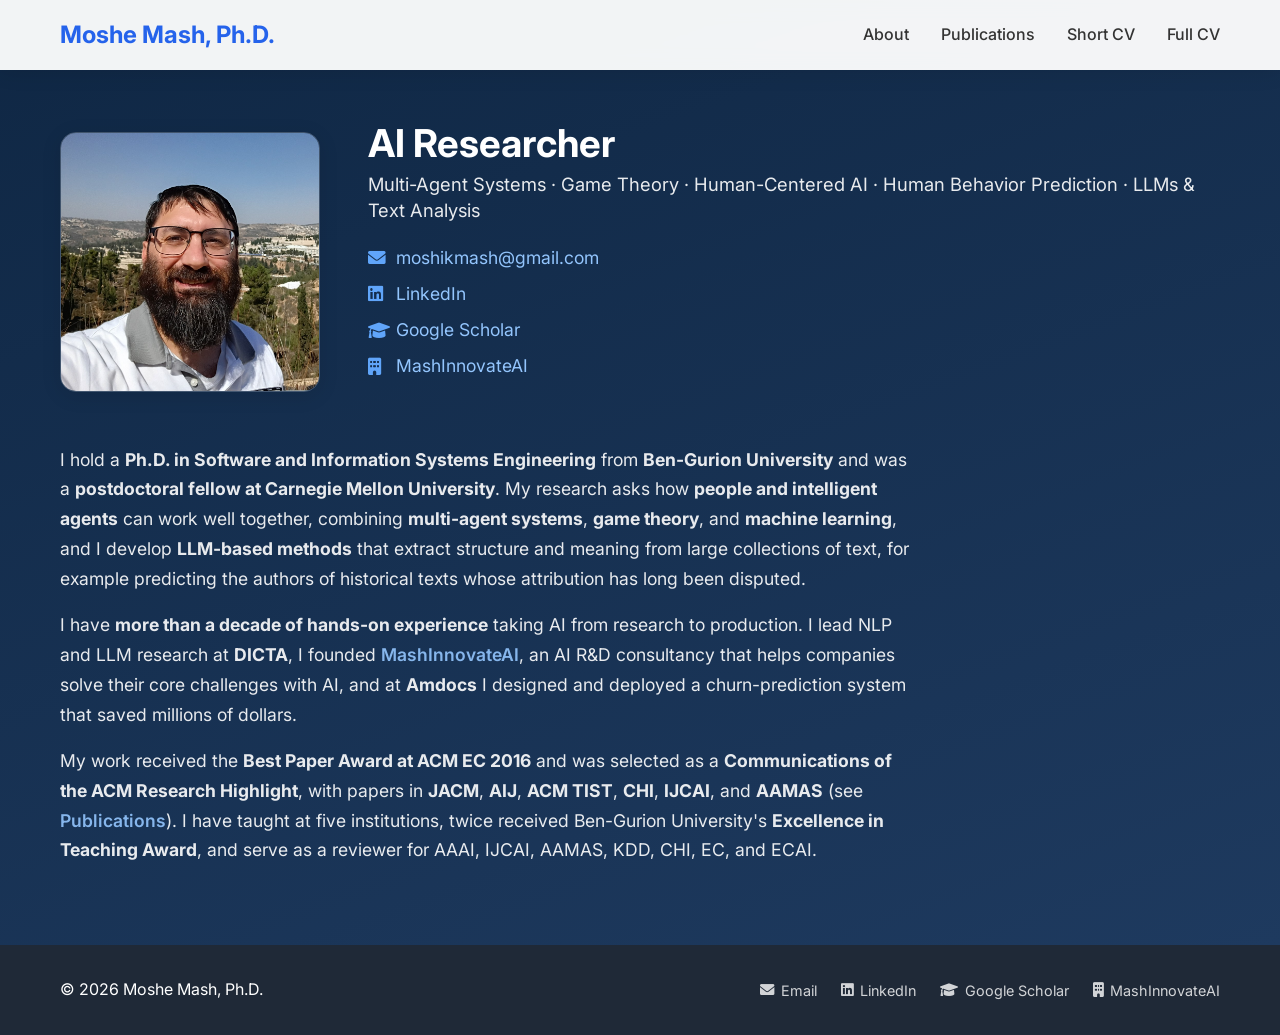
==== commit af84f593: "Remove the CV buttons from the hero; the CV tabs remain Co-Authored-By: Claude Fable 5.1 <noreply@an" ====
--- a/index.html
+++ b/index.html
@@ -4,7 +4,7 @@
     <meta charset="UTF-8">
     <meta name="viewport" content="width=device-width, initial-scale=1.0">
     <title>Moshe Mash, Ph.D. &mdash; AI Researcher &middot; Multi-Agent Systems, Game Theory, Human-Centered AI, Human Behavior Prediction, LLMs &amp; Text Analysis</title>
-    <link rel="stylesheet" href="styles.css?v=20261108b">
+    <link rel="stylesheet" href="styles.css?v=20261108c">
     <link href="https://fonts.googleapis.com/css2?family=Inter:wght@300;400;500;600;700&display=swap" rel="stylesheet">
     <link rel="stylesheet" href="https://cdnjs.cloudflare.com/ajax/libs/font-awesome/6.0.0/css/all.min.css">
     <style>
@@ -110,10 +110,6 @@
                             <a href="https://mashinnovateai.com/" target="_blank" rel="noopener">MashInnovateAI</a>
                         </div>
                     </div>
-                    <div class="hero-buttons">
-                        <a href="cv/Moshe_Mash_CV_Short.pdf" download class="btn btn-primary"><i class="fas fa-download"></i> Short CV (2 pages)</a>
-                        <a href="cv/Moshe_Mash_CV.pdf" download class="btn btn-company"><i class="fas fa-download"></i> Full CV</a>
-                    </div>
                 </div>
             </div>
         </div>
--- a/styles.css
+++ b/styles.css
@@ -126,7 +126,6 @@
     grid-template-areas:
         "photo tagline"
         "photo contact"
-        "photo buttons"
         "bio bio";
     column-gap: 3rem;
     row-gap: 0;
@@ -1218,7 +1217,6 @@
         grid-template-areas:
             "photo tagline"
             "contact contact"
-            "buttons buttons"
             "bio bio";
         column-gap: 1.25rem;
         row-gap: 0;
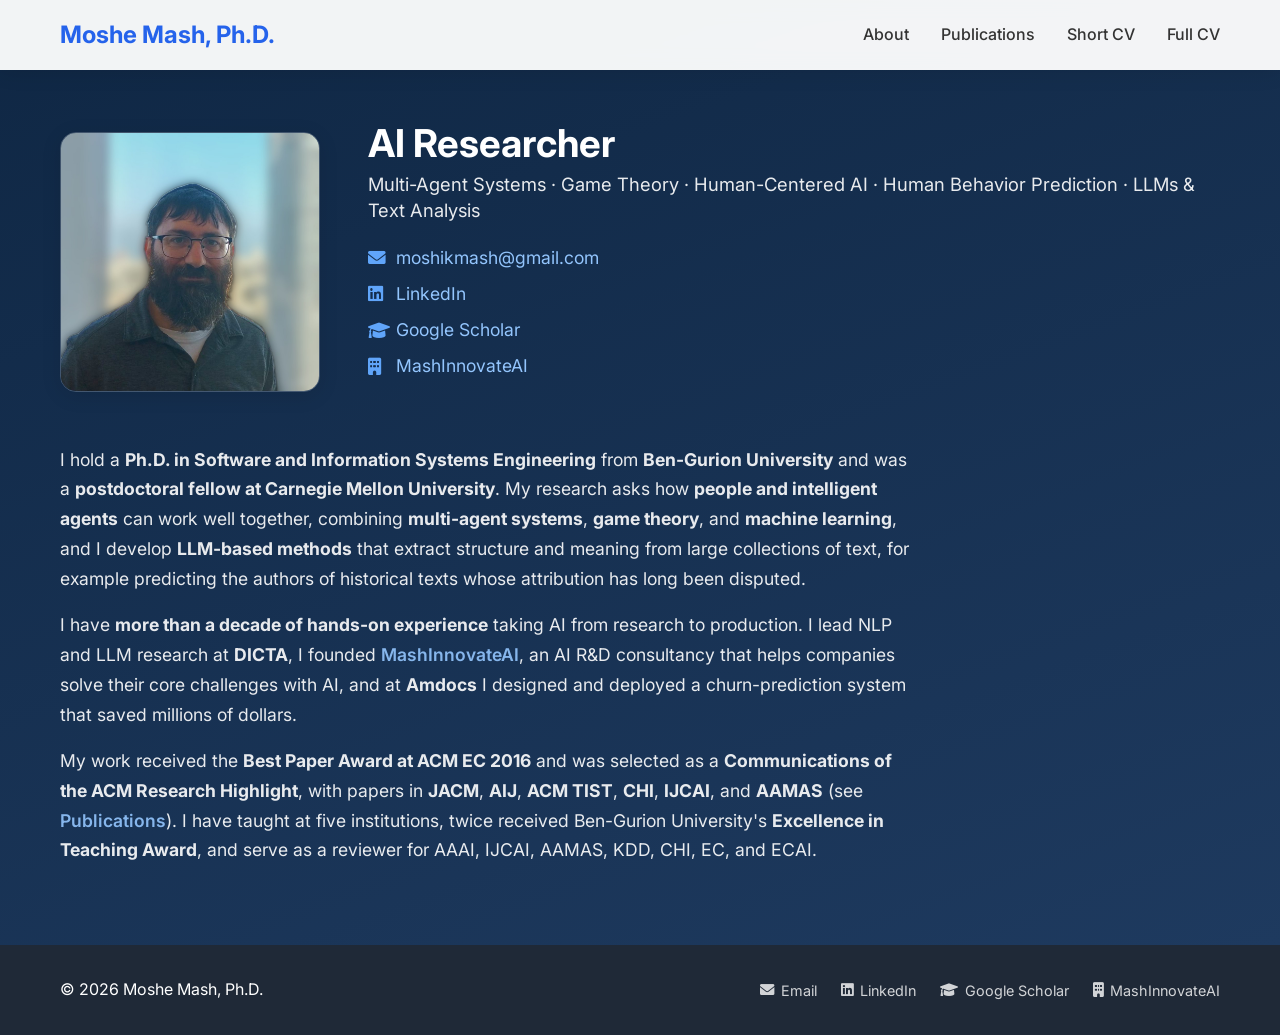
==== commit b6fb14e4: "Use the office portrait as the profile photo Brightened to offset the window backlight, with the cit" ====
--- a/index.html
+++ b/index.html
@@ -90,7 +90,7 @@
                 </div>
                 <div class="hero-image">
                     <div class="profile-photo">
-                        <img src="profile-photo.jpeg?v=6" alt="Moshe Mash, Ph.D." class="profile-img">
+                        <img src="profile-photo.jpeg?v=7" alt="Moshe Mash, Ph.D." class="profile-img">
                     </div>
                     <div class="contact-info">
                         <div class="contact-item">
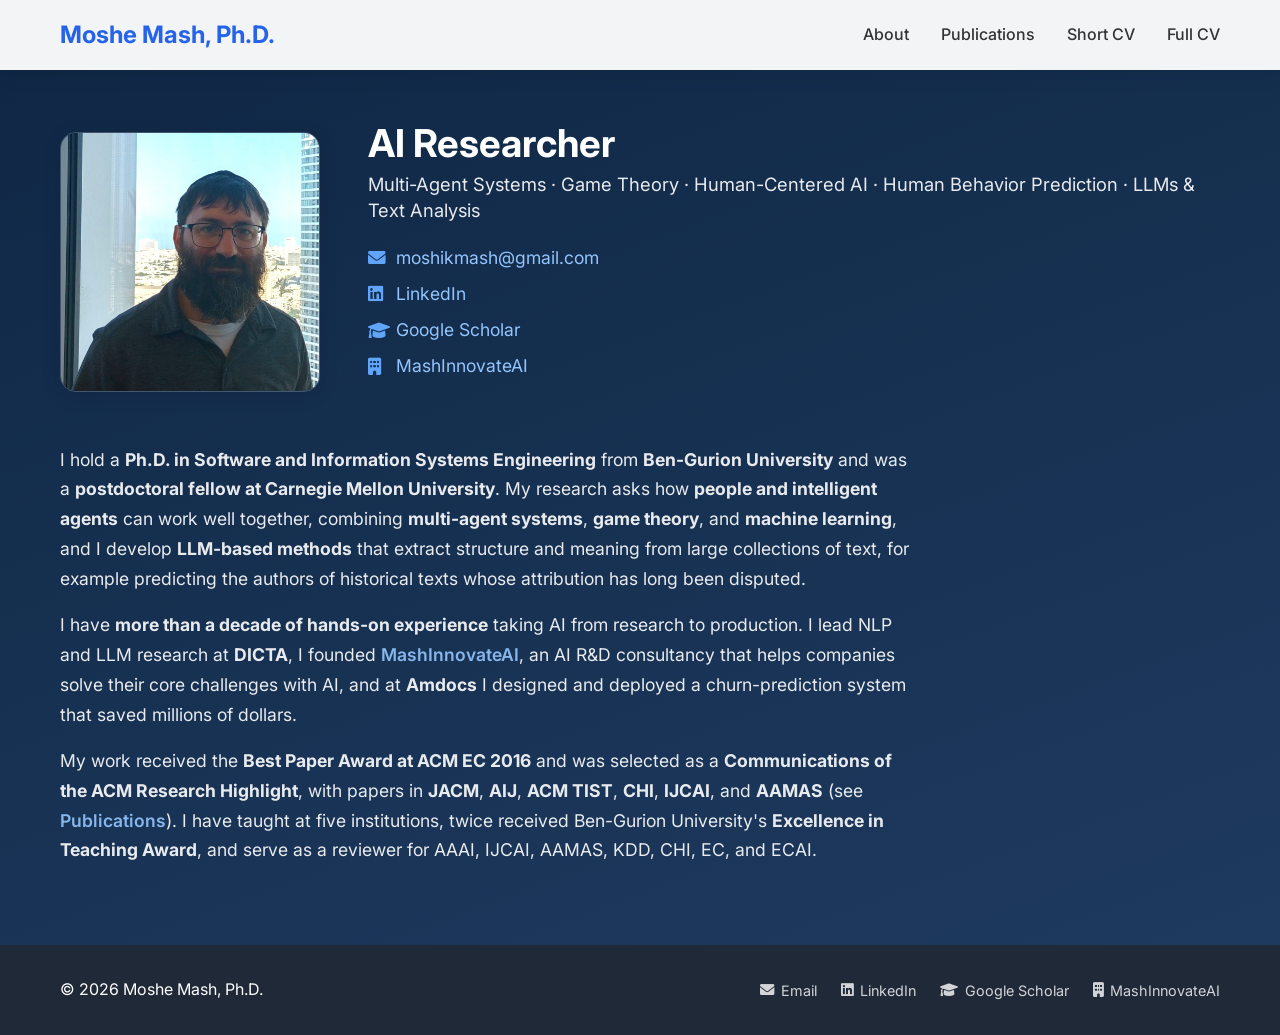
==== commit 6dd97771: "Use an unblurred crop of the office portrait Co-Authored-By: Claude Fable 5.1 <noreply@anthropic.com" ====
--- a/index.html
+++ b/index.html
@@ -90,7 +90,7 @@
                 </div>
                 <div class="hero-image">
                     <div class="profile-photo">
-                        <img src="profile-photo.jpeg?v=7" alt="Moshe Mash, Ph.D." class="profile-img">
+                        <img src="profile-photo.jpeg?v=8" alt="Moshe Mash, Ph.D." class="profile-img">
                     </div>
                     <div class="contact-info">
                         <div class="contact-item">
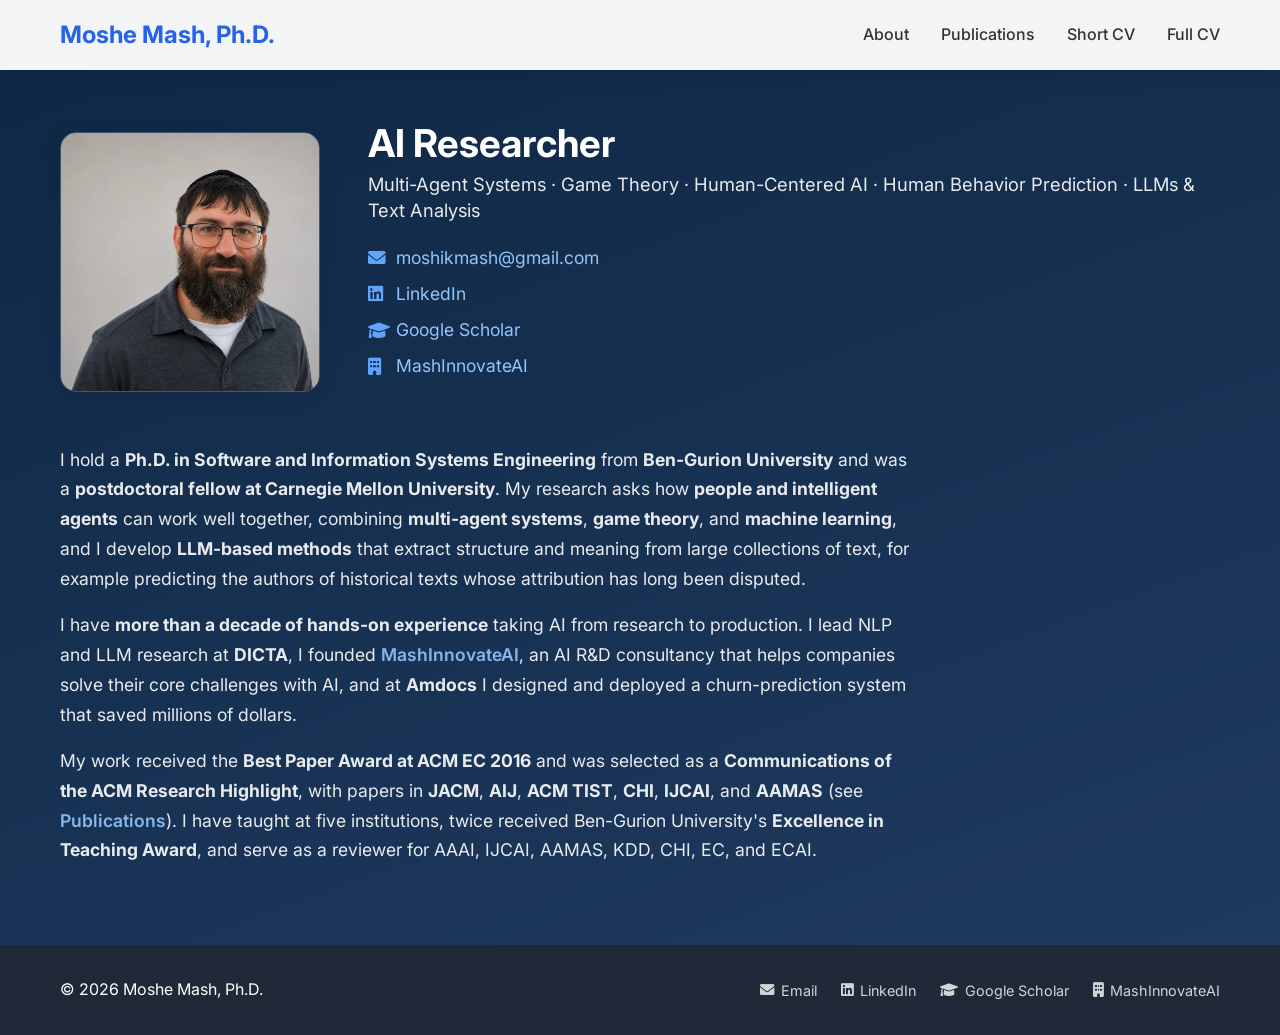
==== commit 5925b376: "Use the studio-style headshot as the profile photo Co-Authored-By: Claude Fable 5.1 <noreply@anthrop" ====
--- a/index.html
+++ b/index.html
@@ -90,7 +90,7 @@
                 </div>
                 <div class="hero-image">
                     <div class="profile-photo">
-                        <img src="profile-photo.jpeg?v=8" alt="Moshe Mash, Ph.D." class="profile-img">
+                        <img src="profile-photo.jpeg?v=9" alt="Moshe Mash, Ph.D." class="profile-img">
                     </div>
                     <div class="contact-info">
                         <div class="contact-item">
